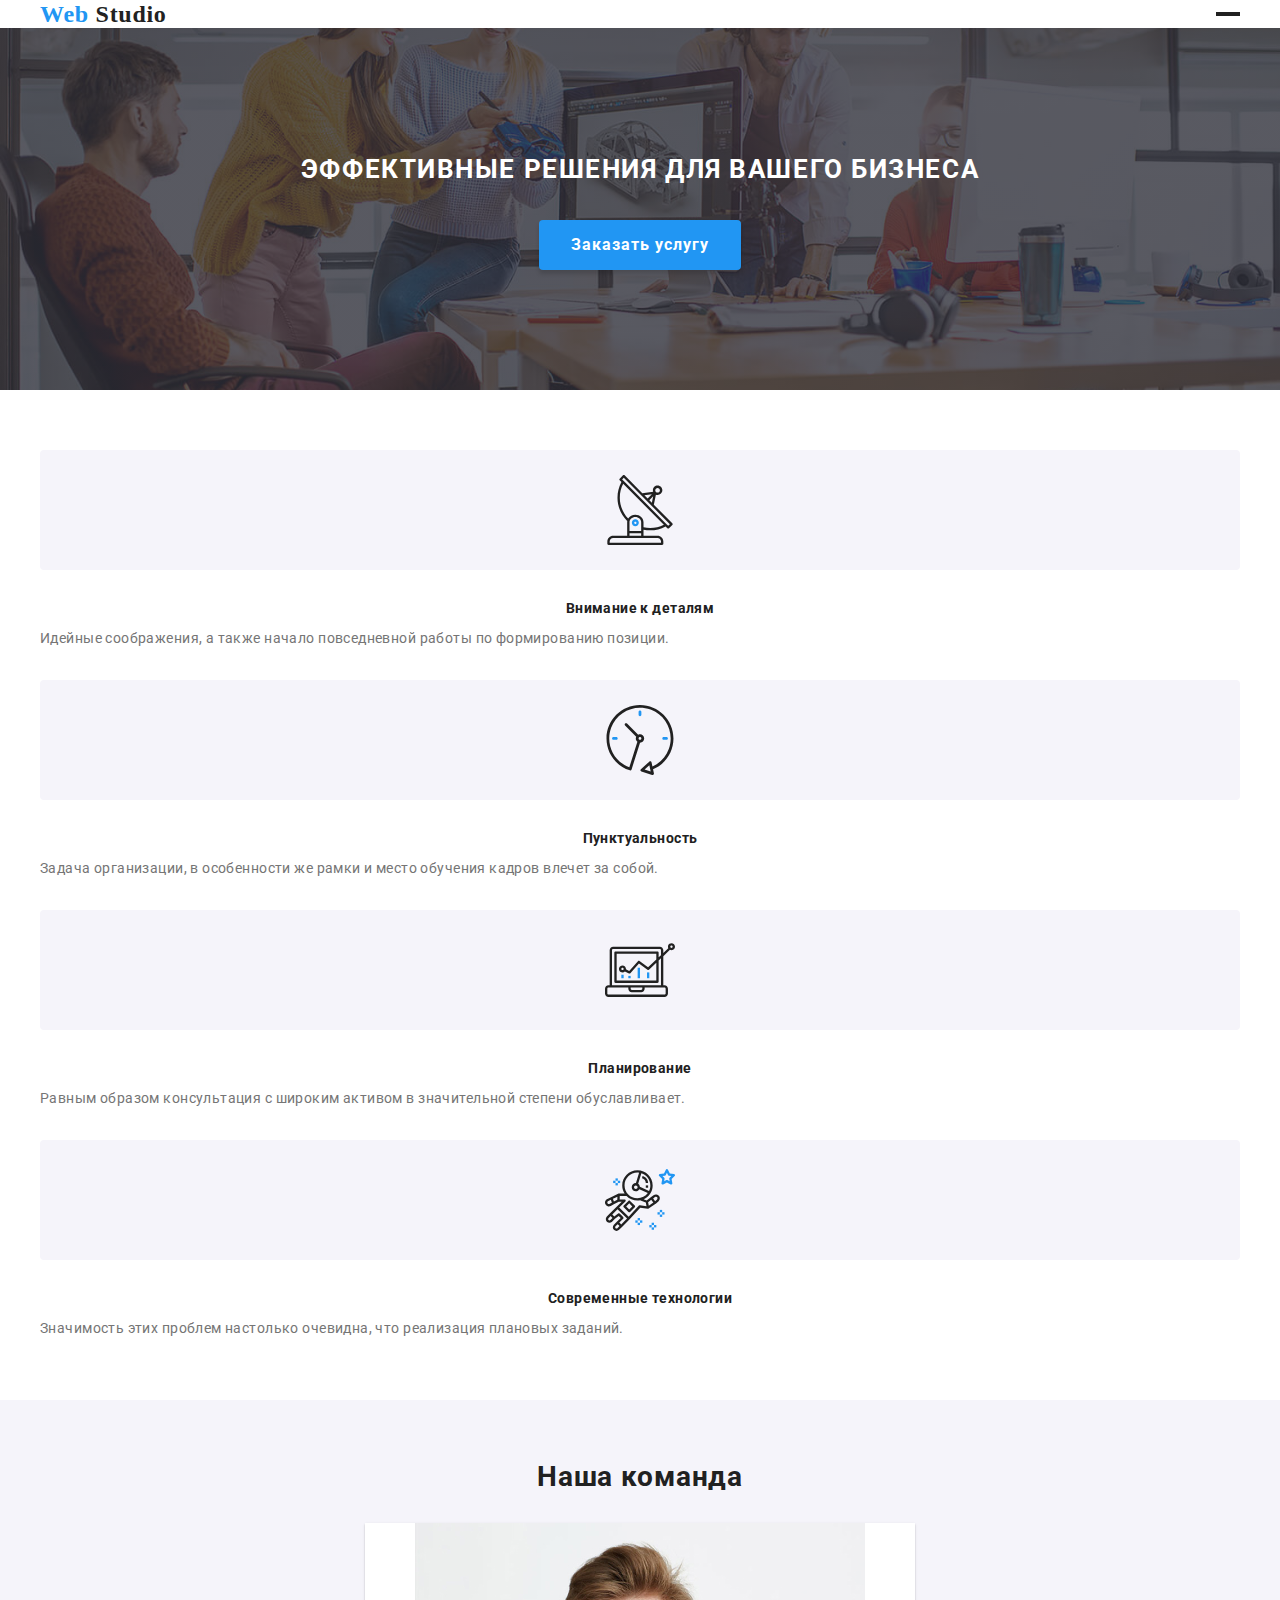
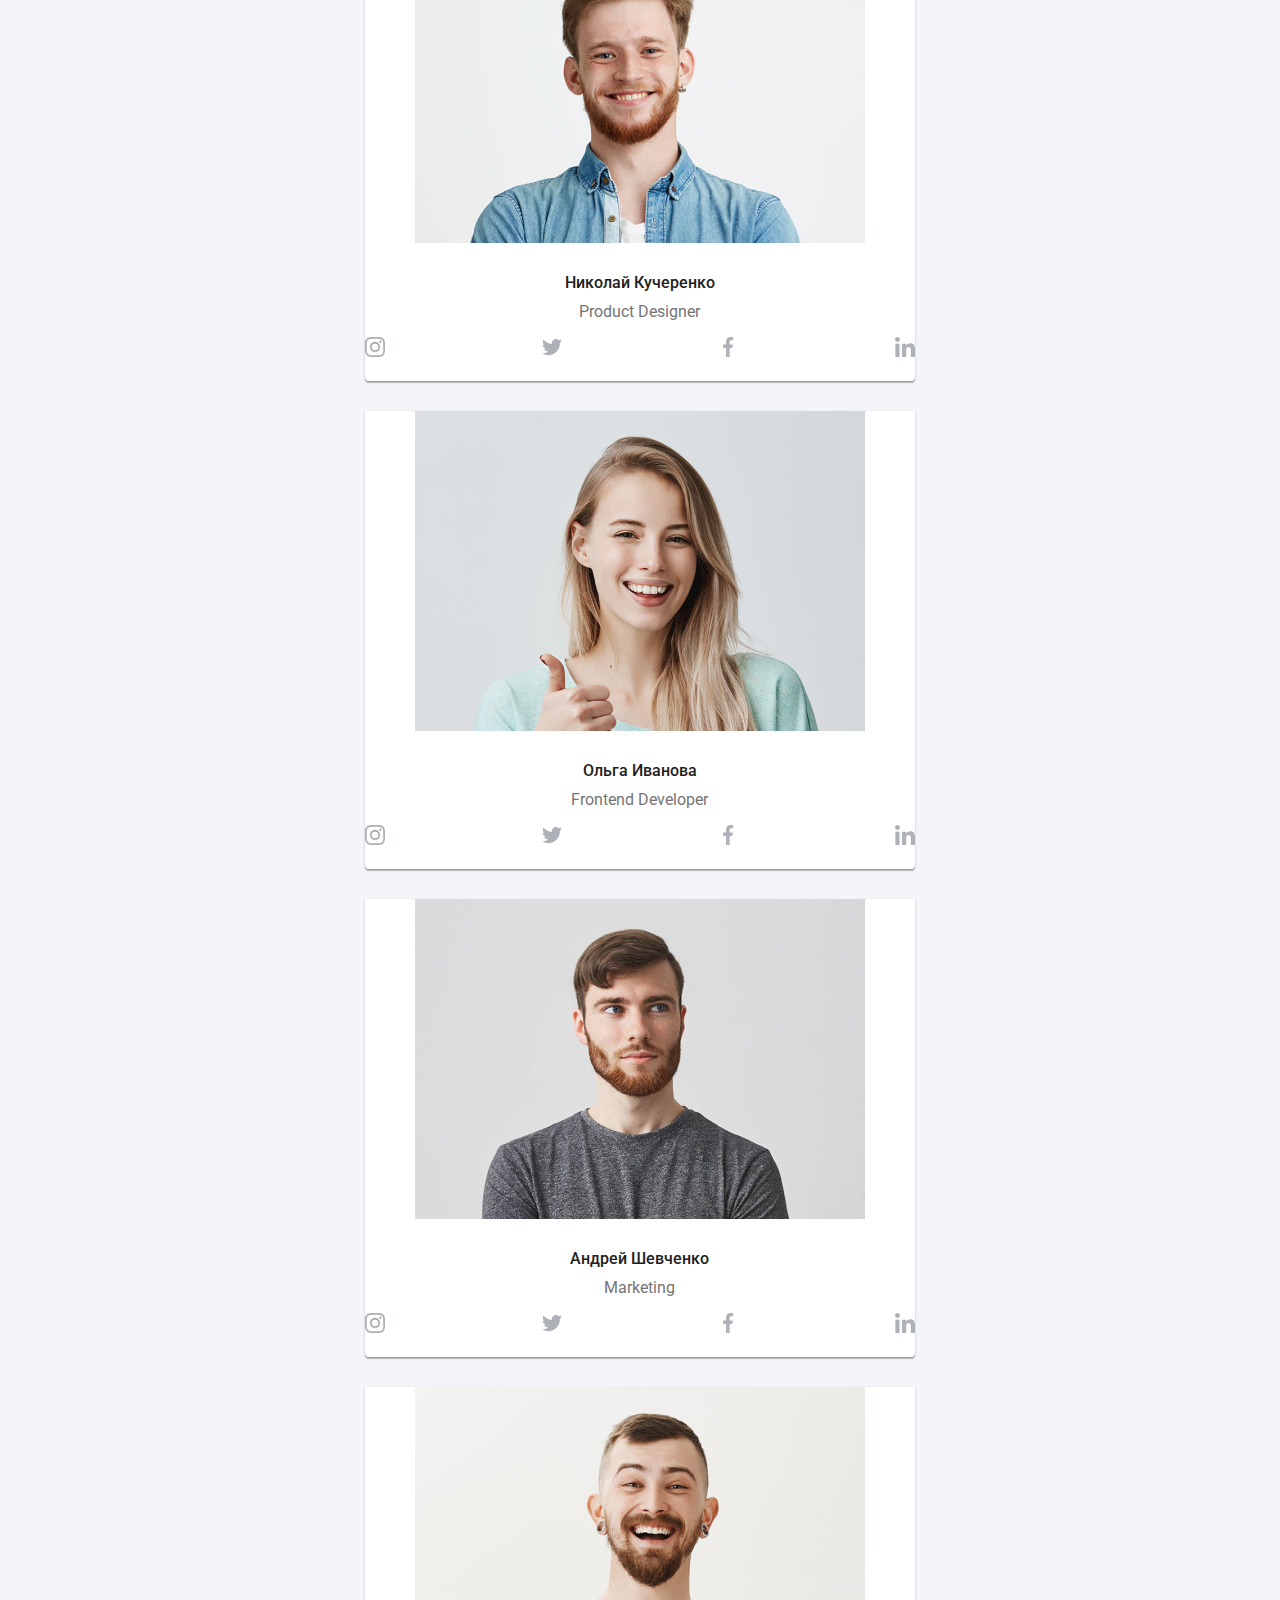
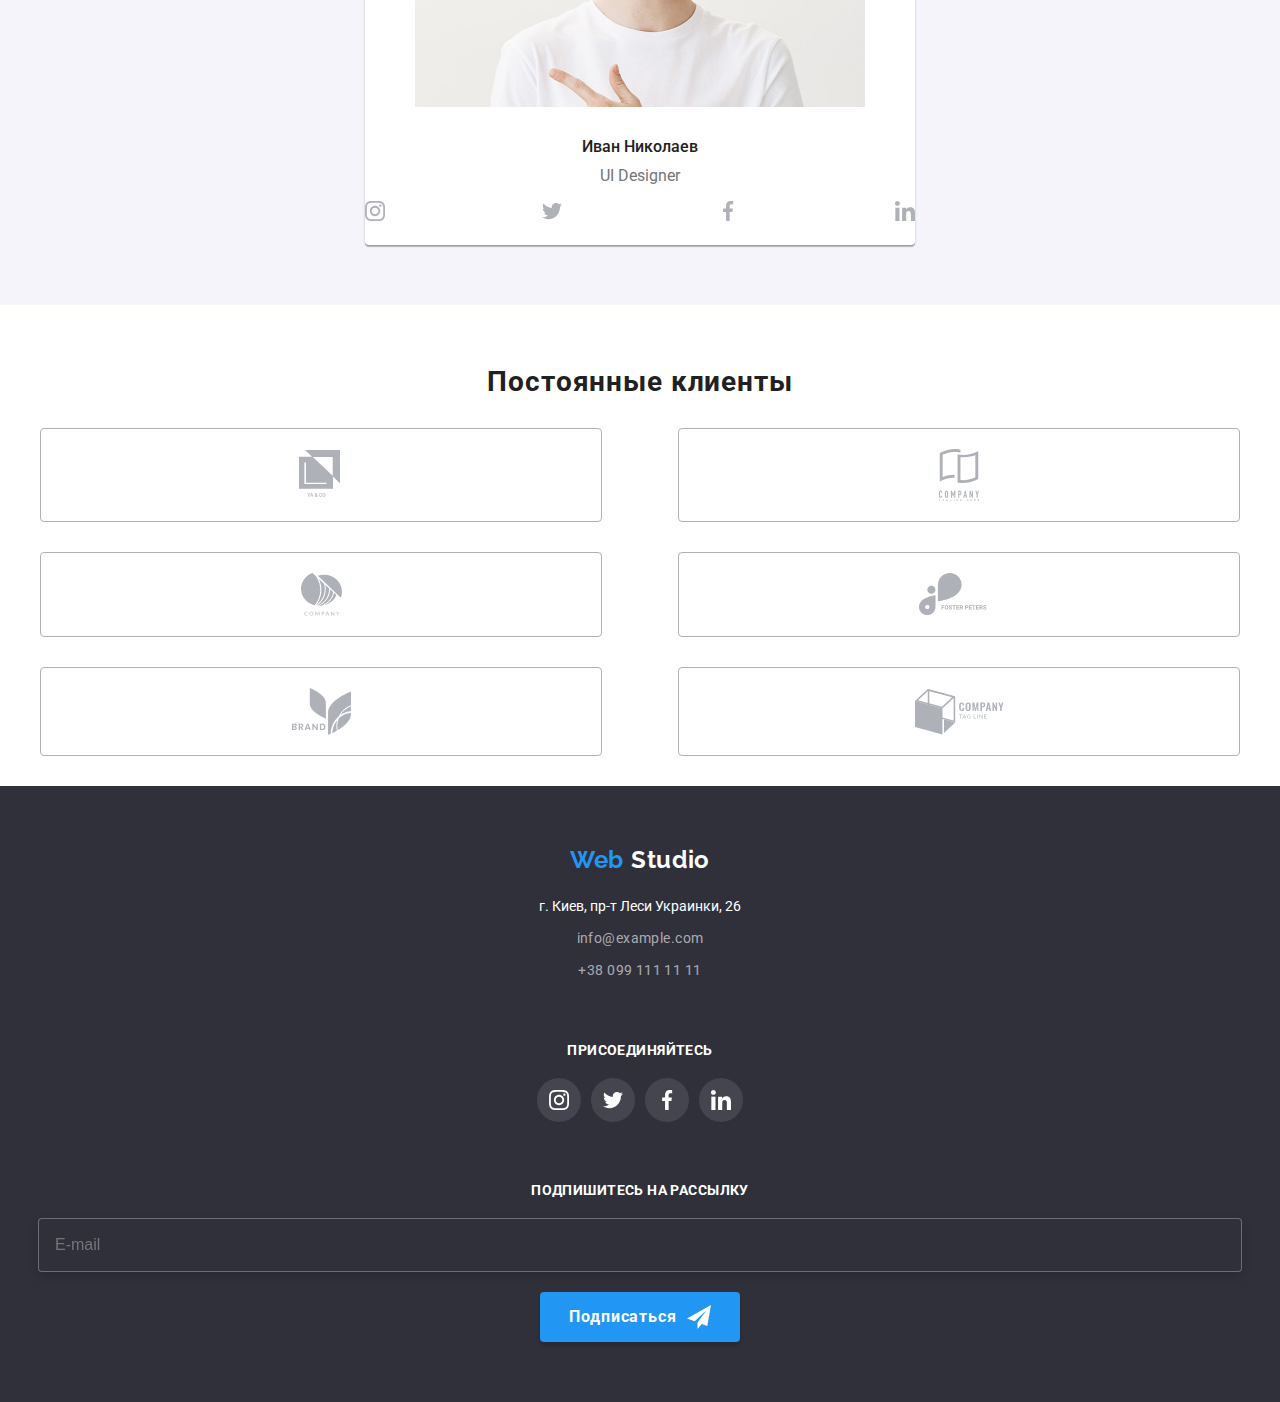
==== index.html @ 3b534c6d "change menu, not fixed" ====
<!DOCTYPE html>
<html lang="ru">

<head>
    <meta charset="UTF-8">
    <meta name="viewport" content="width=device-width, initial-scale=1.0">
    <title>Web Studio</title>
    <link rel="stylesheet" href="./scss/reset.css">
    <link rel="stylesheet" href="./scss/style.css">
</head>

<body>
    <header class="menu">
        <div class="container menu__container">
            <div class="menu__logo">
                <h2 class="menu__text"> <span class="menu__text_blue">Web </span>Studio</h2>
            </div>
            <div class="menu__burger">
                <a href="">
                 <span class="menu__line"></span>
                </a>
            </div>
        </div>

        <div class="menu__popup"></div>

    </header>

    <main>
        <section class="order-service">
            <div class="container order-service__wrapper">
                <h1 class="order-service__description">Эффективные решения для вашего бизнеса</h1>
                <a href="#" class="order-service__link">Заказать услугу</a>
            </div>
        </section>
        <div class="benefits">
            <div class="container">
                <ul>
                    <li class="benefit">
                        <div class="benefit__img-block">
                            <img src="./icons/benefit__antenna.svg" alt="" class="benefit__icon">
                        </div>
                        <div class="benefit__description">
                            <h2 class="benefit__title">Внимание к деталям</h2>
                            <p class="benefit__description">Идейные соображения, а также начало повседневной работы по
                                формированию позиции.</p>
                        </div>
                    </li>
                    <li class="benefit">
                        <div class="benefit__img-block">
                            <img src="./icons/benefit__clock.svg" alt="" class="benefit__icon">
                        </div>
                        <div class="benefit__description">
                            <h2 class="benefit__title">Пунктуальность</h2>
                            <p class="benefit__description">Задача организации, в особенности же рамки и место обучения
                                кадров влечет за собой.</p>
                        </div>
                    </li>
                    <li class="benefit">
                        <div class="benefit__img-block">
                            <img src="./icons/benefit__pc.svg" alt="" class="benefit__icon">
                        </div>
                        <div class="benefit__description">
                            <h2 class="benefit__title">Планирование</h2>
                            <p class="benefit__description">Равным образом консультация с широким активом в значительной
                                степени обуславливает.</p>
                        </div>
                    </li>
                    <li class="benefit">
                        <div class="benefit__img-block">
                            <img src="./icons/benefit__astronaut.svg" alt="" class="benefit__icon">
                        </div>
                        <div class="benefit__description">
                            <h2 class="benefit__title">Современные технологии</h2>
                            <p class="benefit__description">Значимость этих проблем настолько очевидна, что реализация
                                плановых заданий.</p>
                        </div>
                    </li>
                </ul>
            </div>
        </div>

        <section class="team">
            <div class="container">
                <h2 class="team__title  section-title">Наша команда</h2>
                <ul class="team__cards">
                    <li class="team__card team-card">
                        <div class="team-card__img-block">
                            <img src="./img/team__1.jpg" alt="" class="team-card__img">
                        </div>
                        <div class="team-card__description">
                            <h3 class="team-card__title">Николай Кучеренко</h3>
                            <p class="team-card__position">Product Designer</p>
                            <div class="team-card__social">
                                <a href=""> <img src="./icons/team__instagram.svg" alt="" class="team-card__icon"></a>
                                <a href=""> <img src="./icons/team__twitter.svg" alt="" class="team-card__icon"></a>
                                <a href=""> <img src="./icons/team__facebook.svg" alt="" class="team-card__icon"></a>
                                <a href=""><img src="./icons/team__linkedin.svg" alt="" class="team-card__icon"></a>
                            </div>
                        </div>
                    </li>
                    <li class="team__card team-card">
                        <div class="team-card__img-block">
                            <img src="./img/team__2.jpg" alt="" class="team-card__img">
                        </div>
                        <div class="team-card__description">
                            <h3 class="team-card__title">Ольга Иванова</h3>
                            <p class="team-card__position">Frontend Developer</p>
                            <div class="team-card__social">
                                <a href=""> <img src="./icons/team__instagram.svg" alt="" class="team-card__icon"></a>
                                <a href=""> <img src="./icons/team__twitter.svg" alt="" class="team-card__icon"></a>
                                <a href=""> <img src="./icons/team__facebook.svg" alt="" class="team-card__icon"></a>
                                <a href=""><img src="./icons/team__linkedin.svg" alt="" class="team-card__icon"></a>
                            </div>
                        </div>
                    </li>
                    <li class="team__card team-card">
                        <div class="team-card__img-block">
                            <img src="./img/team__3.jpg" alt="" class="team-card__img">
                        </div>
                        <div class="team-card__description">
                            <h3 class="team-card__title">Андрей Шевченко</h3>
                            <p class="team-card__position">Marketing</p>
                            <div class="team-card__social">
                                <a href=""> <img src="./icons/team__instagram.svg" alt="" class="team-card__icon"></a>
                                <a href=""> <img src="./icons/team__twitter.svg" alt="" class="team-card__icon"></a>
                                <a href=""> <img src="./icons/team__facebook.svg" alt="" class="team-card__icon"></a>
                                <a href=""><img src="./icons/team__linkedin.svg" alt="" class="team-card__icon"></a>
                            </div>
                        </div>
                    </li>
                    <li class="team__card team-card">
                        <div class="team-card__img-block">
                            <img src="./img/team__4.jpg" alt="" class="team-card__img">
                        </div>
                        <div class="team-card__description">
                            <h3 class="team-card__title">Иван Николаев</h3>
                            <p class="team-card__position">UI Designer</p>
                            <div class="team-card__social">
                                <a href=""> <img src="./icons/team__instagram.svg" alt="" class="team-card__icon"></a>
                                <a href=""> <img src="./icons/team__twitter.svg" alt="" class="team-card__icon"></a>
                                <a href=""> <img src="./icons/team__facebook.svg" alt="" class="team-card__icon"></a>
                                <a href=""><img src="./icons/team__linkedin.svg" alt="" class="team-card__icon"></a>
                            </div>
                        </div>
                    </li>
                </ul>
            </div>
        </section>
        <section class="regular-customers">
            <div class="container">
                <h2 class="regular-customers__title section-title">Постоянные клиенты</h2>
                <ul class="regular-customers__list">
                    <li class="regular-customers__list-item">
                        <a href="https://google.com">
                            <img src="./icons/customer__icon1.svg" alt="">
                        </a>
                    </li>
                    <li class="regular-customers__list-item">
                        <a href="https://google.com">
                            <img src="./icons/customer__icon2.svg" alt="">
                        </a>
                    </li>
                    <li class="regular-customers__list-item">
                        <a href="https://google.com">
                            <img src="./icons/customer__icon3.svg" alt="">
                        </a>
                    </li>
                    <li class="regular-customers__list-item">
                        <a href="https://google.com">
                            <img src="./icons/customer__icon4.svg" alt="">
                        </a>
                    </li>
                    <li class="regular-customers__list-item">
                        <a href="https://google.com">
                            <img src="./icons/customer__icon5.svg" alt="">
                        </a>
                    </li>
                    <li class="regular-customers__list-item">
                        <a href="https://google.com">
                            <img src="./icons/customer__icon6.svg" alt="">
                        </a>
                    </li>
                </ul>
            </div>
        </section>
    </main>
    <footer class="footer">
        <div class="container footer__container">
            <div class="footer__contact">
                <div class="footer__adress">
                    <h2 class="footer__logo"><span class="footer__logo-left"> Web</span> Studio</h2>
                    <p class="footer__location">г. Киев, пр-т Леси Украинки, 26</p>
                    <a class="footer__contact-mail" href="mailto:info@example.com ">info@example.com</a>
                    <a class="footer__contact-tel" href="tel:+38 099 111 11 11">+38 099 111 11 11</a>
                </div>
                <div class="footer__social">
                    <h3 class="footer__social-title">присоединяйтесь</h3>
                    <ul class="footer__social-list">
                        <li class="footer__social-item"><a href="">
                                <img src="./icons/footer__instagram.svg" alt="">
                            </a>
                        </li>
                        <li class="footer__social-item"><a href="">
                                <img src="./icons/footer__twitter.svg" alt="">
                            </a>
                        </li>
                        <li class="footer__social-item"><a href="">
                                <img src="./icons/footer__facebook.svg" alt="">
                            </a>
                        </li>
                        <li class="footer__social-item"><a href="">
                                <img src="./icons/footer__linkedin.svg" alt="">
                            </a>
                        </li>
                    </ul>
                </div>
            </div>
            <div class="footer__subscribe">
                <h3 class="footer__social-title">Подпишитесь на рассылку</h3>
                <input class="footer__subscribe-input" type="email" placeholder="E-mail">
                <a href="" class="footer__subscribe-btn">Подписаться</a>
            </div>
        </div>

    </footer>
</body>

</html>
---- scss/style.css ----
@import url("https://fonts.googleapis.com/css2?family=Raleway:wght@700&family=Roboto&display=swap");
.container {
  width: 93.75vw;
}

a {
  text-decoration: none;
}

.menu {
  display: -webkit-box;
  display: -ms-flexbox;
  display: flex;
  -webkit-box-pack: center;
      -ms-flex-pack: center;
          justify-content: center;
}

.menu__container {
  display: -webkit-box;
  display: -ms-flexbox;
  display: flex;
  -webkit-box-pack: justify;
      -ms-flex-pack: justify;
          justify-content: space-between;
  -webkit-box-align: center;
      -ms-flex-align: center;
          align-items: center;
}

.menu__burger {
  display: block;
  -webkit-box-orient: vertical;
  -webkit-box-direction: normal;
      -ms-flex-direction: column;
          flex-direction: column;
  -webkit-box-pack: center;
      -ms-flex-pack: center;
          justify-content: center;
}

.menu__line {
  background-color: #2196F3;
  width: 24px;
  height: 2px;
  font-family: 'Raleway', sans-serif;
}

.menu__line::before {
  content: '';
  display: block;
  background-color: #212121;
  width: 24px;
  height: 2px;
}

.menu__line::after {
  content: '';
  display: block;
  background-color: #212121;
  width: 24px;
  height: 2px;
}

.menu__text {
  font-size: 24px;
  line-height: 28px;
  letter-spacing: 0.03em;
  font-style: normal;
  font-weight: bold;
}

.menu__text_blue {
  color: #2196F3;
}

.order-service {
  max-width: 100vw;
  font-family: 'Roboto', sans-serif;
  background-image: -webkit-gradient(linear, left top, right top, from(rgba(47, 48, 58, 0.8)), to(rgba(47, 48, 58, 0.8))), url(../img/oder-a-service-bg.jpg);
  background-image: linear-gradient(to right, rgba(47, 48, 58, 0.8), rgba(47, 48, 58, 0.8)), url(../img/oder-a-service-bg.jpg);
  background-size: cover;
  background-color: rgba(0, 0, 0, 0.15);
  background-repeat: no-repeat;
  background-position: center;
  display: -webkit-box;
  display: -ms-flexbox;
  display: flex;
  -webkit-box-pack: center;
      -ms-flex-pack: center;
          justify-content: center;
  padding: 120px 0;
}

.order-service__wrapper {
  -webkit-box-orient: vertical;
  -webkit-box-direction: normal;
      -ms-flex-direction: column;
          flex-direction: column;
  display: -webkit-box;
  display: -ms-flexbox;
  display: flex;
  -webkit-box-pack: center;
      -ms-flex-pack: center;
          justify-content: center;
  -webkit-box-align: center;
      -ms-flex-align: center;
          align-items: center;
}

.order-service__description {
  font-size: 26px;
  line-height: 42px;
  width: 75vw;
  text-transform: uppercase;
  letter-spacing: 0.06em;
  font-weight: bold;
  color: #fff;
  text-align: center;
  margin-bottom: 30px;
}

.order-service__link {
  font-size: 16px;
  line-height: 30px;
  font-weight: bold;
  letter-spacing: 0.06em;
  color: #fff;
  background: #2196F3;
  -webkit-box-shadow: 0px 4px 4px rgba(0, 0, 0, 0.15);
          box-shadow: 0px 4px 4px rgba(0, 0, 0, 0.15);
  border-radius: 4px;
  border: none;
  padding: 10px 32px;
}

.benefits {
  display: -webkit-box;
  display: -ms-flexbox;
  display: flex;
  -webkit-box-pack: center;
      -ms-flex-pack: center;
          justify-content: center;
  padding: 60px 0 30px 0;
}

.benefit {
  margin-bottom: 30px;
}

.benefit__img-block {
  background: #F5F4FA;
  border-radius: 4px;
  padding: 25px 0;
  display: -webkit-box;
  display: -ms-flexbox;
  display: flex;
  -webkit-box-pack: center;
      -ms-flex-pack: center;
          justify-content: center;
}

.benefit__img-block img {
  width: 70px;
  height: 70px;
}

.benefit__title {
  font-family: 'Roboto', sans-serif;
  font-weight: bold;
  letter-spacing: 0.03em;
  font-size: 14px;
  line-height: 16px;
  color: #212121;
  text-align: center;
  margin: 30px 0 10px 0;
}

.benefit__description {
  font-family: 'Roboto', sans-serif;
  font-size: 14px;
  line-height: 24px;
  letter-spacing: 0.03em;
  color: #757575;
}

.section-title {
  margin-bottom: 30px;
  font-family: Roboto;
  font-style: normal;
  font-weight: bold;
  font-size: 28px;
  line-height: 33px;
  text-align: center;
  letter-spacing: 0.03em;
  color: #212121;
}

.team {
  background-color: #F5F4FA;
  font-family: 'Roboto', sans-serif;
  padding: 60px 0 30px 0;
  display: -webkit-box;
  display: -ms-flexbox;
  display: flex;
  -webkit-box-pack: center;
      -ms-flex-pack: center;
          justify-content: center;
}

.team .container {
  display: -webkit-box;
  display: -ms-flexbox;
  display: flex;
  -webkit-box-pack: center;
      -ms-flex-pack: center;
          justify-content: center;
  -webkit-box-align: center;
      -ms-flex-align: center;
          align-items: center;
  -webkit-box-orient: vertical;
  -webkit-box-direction: normal;
      -ms-flex-direction: column;
          flex-direction: column;
}

.team-card {
  display: -webkit-box;
  display: -ms-flexbox;
  display: flex;
  -webkit-box-orient: vertical;
  -webkit-box-direction: normal;
      -ms-flex-direction: column;
          flex-direction: column;
  -webkit-box-align: center;
      -ms-flex-align: center;
          align-items: center;
  -webkit-box-shadow: 0px 1px 3px rgba(0, 0, 0, 0.12), 0px 1px 1px rgba(0, 0, 0, 0.14), 0px 2px 1px rgba(0, 0, 0, 0.2);
          box-shadow: 0px 1px 3px rgba(0, 0, 0, 0.12), 0px 1px 1px rgba(0, 0, 0, 0.14), 0px 2px 1px rgba(0, 0, 0, 0.2);
  border-radius: 0px 0px 4px 4px;
  margin-bottom: 30px;
  background-color: #fff;
}

.team-card__img-block {
  margin-bottom: 30px;
}

.team-card__description {
  display: -webkit-box;
  display: -ms-flexbox;
  display: flex;
  -webkit-box-orient: vertical;
  -webkit-box-direction: normal;
      -ms-flex-direction: column;
          flex-direction: column;
  -webkit-box-align: center;
      -ms-flex-align: center;
          align-items: center;
}

.team-card__title {
  font-size: 16px;
  line-height: 19px;
  font-weight: 500;
  color: #212121;
  margin-bottom: 10px;
}

.team-card__position {
  font-size: 16px;
  line-height: 19px;
  font-weight: normal;
  color: #757575;
  margin-bottom: 16px;
}

.team-card__social {
  width: 42.91vw;
  display: -webkit-box;
  display: -ms-flexbox;
  display: flex;
  -webkit-box-align: center;
      -ms-flex-align: center;
          align-items: center;
  -webkit-box-pack: justify;
      -ms-flex-pack: justify;
          justify-content: space-between;
  margin-bottom: 24px;
}

.regular-customers {
  background-color: #fff;
  padding-top: 60px;
  display: -webkit-box;
  display: -ms-flexbox;
  display: flex;
  -webkit-box-pack: center;
      -ms-flex-pack: center;
          justify-content: center;
}

.regular-customers .container {
  display: -webkit-box;
  display: -ms-flexbox;
  display: flex;
  -webkit-box-orient: vertical;
  -webkit-box-direction: normal;
      -ms-flex-direction: column;
          flex-direction: column;
  -webkit-box-align: center;
      -ms-flex-align: center;
          align-items: center;
}

.regular-customers__list {
  width: 100%;
  display: -webkit-box;
  display: -ms-flexbox;
  display: flex;
  -webkit-box-pack: justify;
      -ms-flex-pack: justify;
          justify-content: space-between;
  -ms-flex-wrap: wrap;
      flex-wrap: wrap;
}

.regular-customers__list-item {
  display: -webkit-box;
  display: -ms-flexbox;
  display: flex;
  -webkit-box-pack: center;
      -ms-flex-pack: center;
          justify-content: center;
  -webkit-box-align: center;
      -ms-flex-align: center;
          align-items: center;
  width: 43.75vw;
  border: 1px solid #AFB1B8;
  border-radius: 4px;
  margin-bottom: 30px;
}

.regular-customers__list-item:hover {
  border: 1px solid #2196F3;
}

.regular-customers__list a {
  display: -webkit-box;
  display: -ms-flexbox;
  display: flex;
  -webkit-box-pack: center;
      -ms-flex-pack: center;
          justify-content: center;
  padding: 20px 0;
  width: 100%;
}

.footer {
  background-color: #2F303A;
  display: -webkit-box;
  display: -ms-flexbox;
  display: flex;
  -webkit-box-pack: center;
      -ms-flex-pack: center;
          justify-content: center;
  padding: 60px 0;
}

.footer__container {
  display: -webkit-box;
  display: -ms-flexbox;
  display: flex;
  -webkit-box-orient: vertical;
  -webkit-box-direction: normal;
      -ms-flex-direction: column;
          flex-direction: column;
  -webkit-box-align: center;
      -ms-flex-align: center;
          align-items: center;
}

.footer__logo {
  font-family: 'Raleway';
  font-style: normal;
  font-weight: bold;
  font-size: 24px;
  line-height: 28px;
  text-align: center;
  letter-spacing: 0.03em;
  color: #fff;
  margin-bottom: 20px;
}

.footer__logo-left {
  color: #2196F3;
}

.footer__adress {
  font-family: 'Roboto';
  font-style: normal;
  font-weight: normal;
  display: -webkit-box;
  display: -ms-flexbox;
  display: flex;
  -webkit-box-orient: vertical;
  -webkit-box-direction: normal;
      -ms-flex-direction: column;
          flex-direction: column;
  -webkit-box-align: center;
      -ms-flex-align: center;
          align-items: center;
}

.footer__contact-mail {
  font-size: 14px;
  line-height: 24px;
  letter-spacing: 0.03em;
  color: rgba(255, 255, 255, 0.6);
  margin-bottom: 8px;
}

.footer__contact-tel {
  font-size: 14px;
  line-height: 24px;
  letter-spacing: 0.03em;
  color: rgba(255, 255, 255, 0.6);
  margin-bottom: 60px;
}

.footer__location {
  font-size: 14px;
  line-height: 24px;
  color: #fff;
  margin-bottom: 8px;
}

.footer__social {
  font-family: 'Roboto';
  font-style: normal;
  font-weight: normal;
  display: -webkit-box;
  display: -ms-flexbox;
  display: flex;
  -webkit-box-orient: vertical;
  -webkit-box-direction: normal;
      -ms-flex-direction: column;
          flex-direction: column;
  -webkit-box-align: center;
      -ms-flex-align: center;
          align-items: center;
  margin-bottom: 60px;
}

.footer__social-list {
  display: -webkit-box;
  display: -ms-flexbox;
  display: flex;
  -webkit-box-pack: center;
      -ms-flex-pack: center;
          justify-content: center;
}

.footer__social-item {
  padding: 12px;
  border-radius: 50%;
  background: rgba(255, 255, 255, 0.1);
  margin: 0 5px;
}

.footer__social-title {
  font-family: 'Roboto';
  font-style: normal;
  font-weight: bold;
  font-size: 14px;
  line-height: 16px;
  letter-spacing: 0.03em;
  text-transform: uppercase;
  color: #fff;
  margin-bottom: 20px;
}

.footer__subscribe {
  width: 100%;
  display: -webkit-box;
  display: -ms-flexbox;
  display: flex;
  -webkit-box-orient: vertical;
  -webkit-box-direction: normal;
      -ms-flex-direction: column;
          flex-direction: column;
  -webkit-box-align: center;
      -ms-flex-align: center;
          align-items: center;
}

.footer__subscribe-input {
  width: calc(100% - 16px);
  height: 50px;
  background: #2F303A;
  border: 1px solid rgba(255, 255, 255, 0.3);
  -webkit-filter: drop-shadow(0px 4px 4px rgba(0, 0, 0, 0.15));
          filter: drop-shadow(0px 4px 4px rgba(0, 0, 0, 0.15));
  border-radius: 4px;
  padding-left: 16px;
  margin-bottom: 20px;
}

.footer__subscribe-btn {
  display: -webkit-box;
  display: -ms-flexbox;
  display: flex;
  -webkit-box-pack: center;
      -ms-flex-pack: center;
          justify-content: center;
  -webkit-box-align: center;
      -ms-flex-align: center;
          align-items: center;
  background: #2196F3;
  -webkit-box-shadow: 0px 4px 4px rgba(0, 0, 0, 0.15);
          box-shadow: 0px 4px 4px rgba(0, 0, 0, 0.15);
  border-radius: 4px;
  font-size: 16px;
  line-height: 30px;
  letter-spacing: 0.06em;
  font-family: 'Roboto';
  font-style: normal;
  font-weight: bold;
  color: #FFFFFF;
  padding: 10px 29px;
}

.footer__subscribe-btn:after {
  display: block;
  content: "";
  height: 24px;
  width: 24px;
  background-image: url(../icons/footer__subscribe-btn-icon.svg);
  background-size: contain;
  margin-left: 10px;
}
/*# sourceMappingURL=style.css.map */
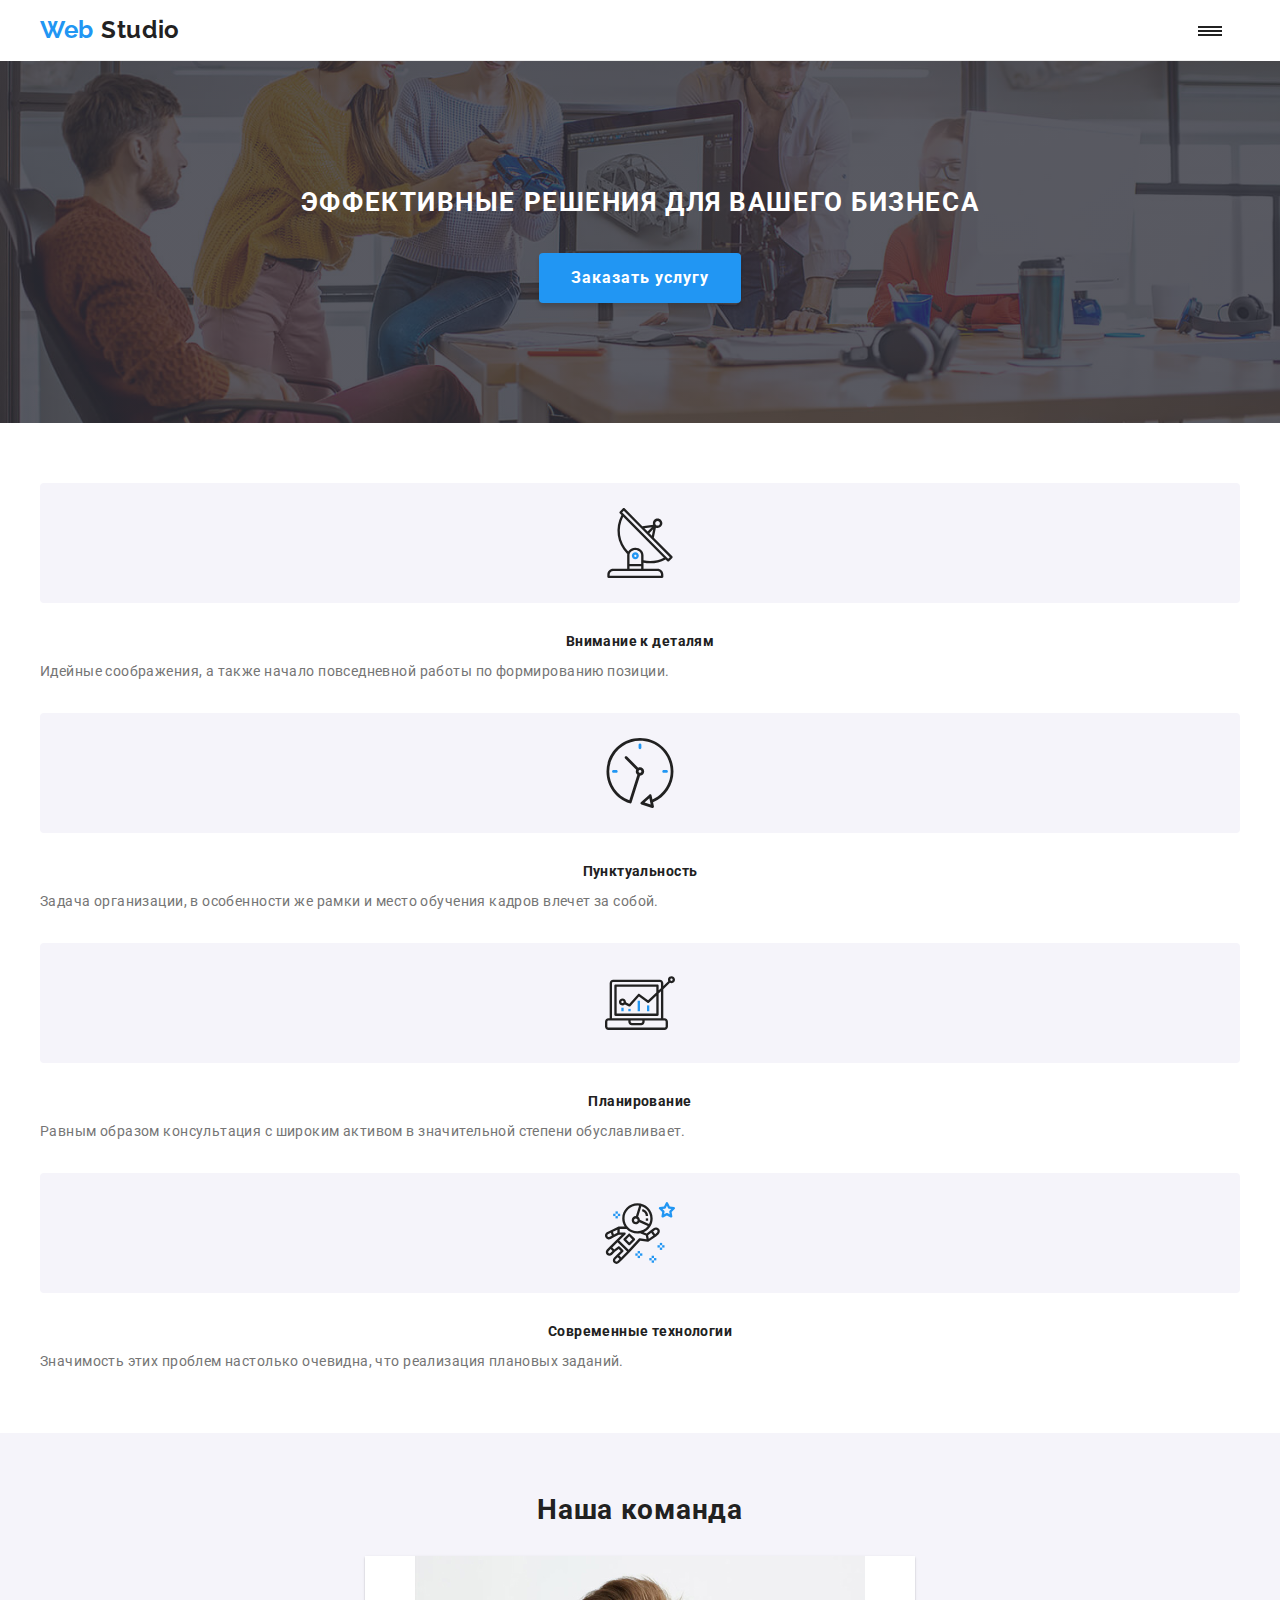
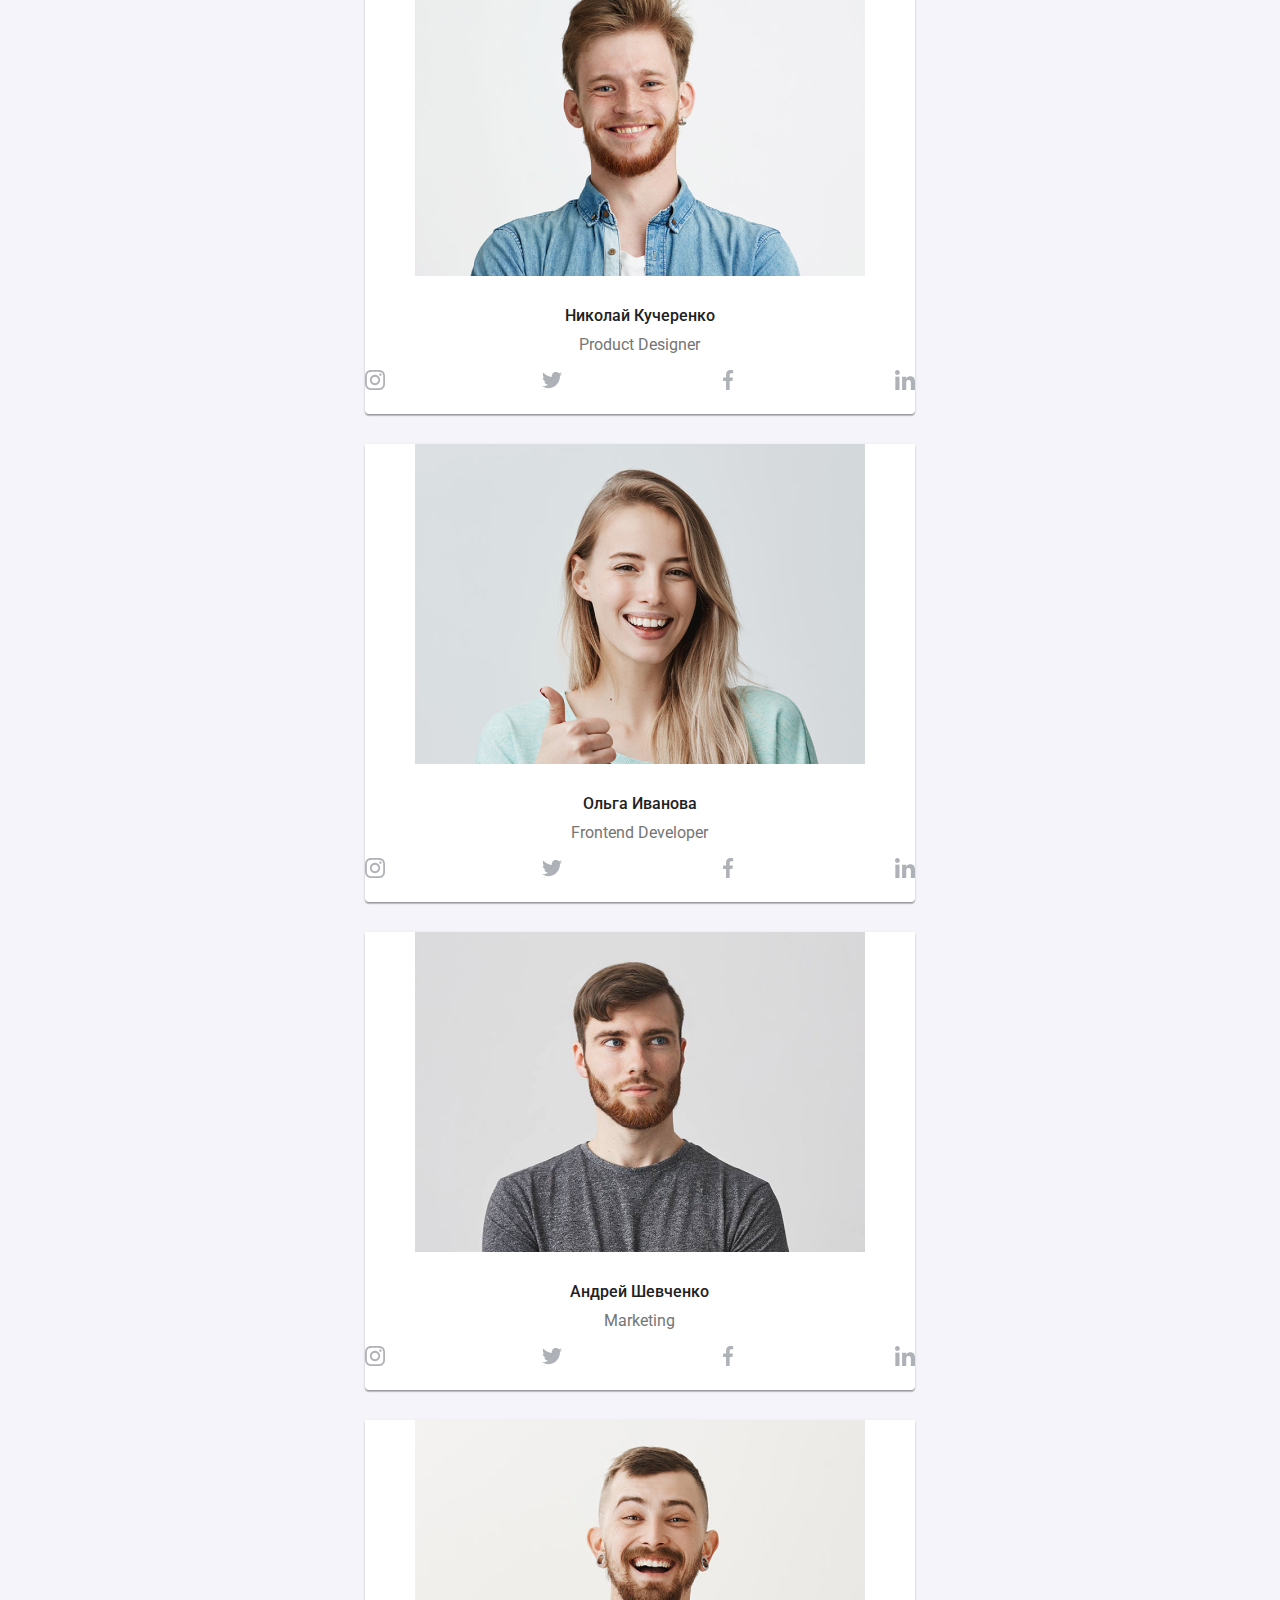
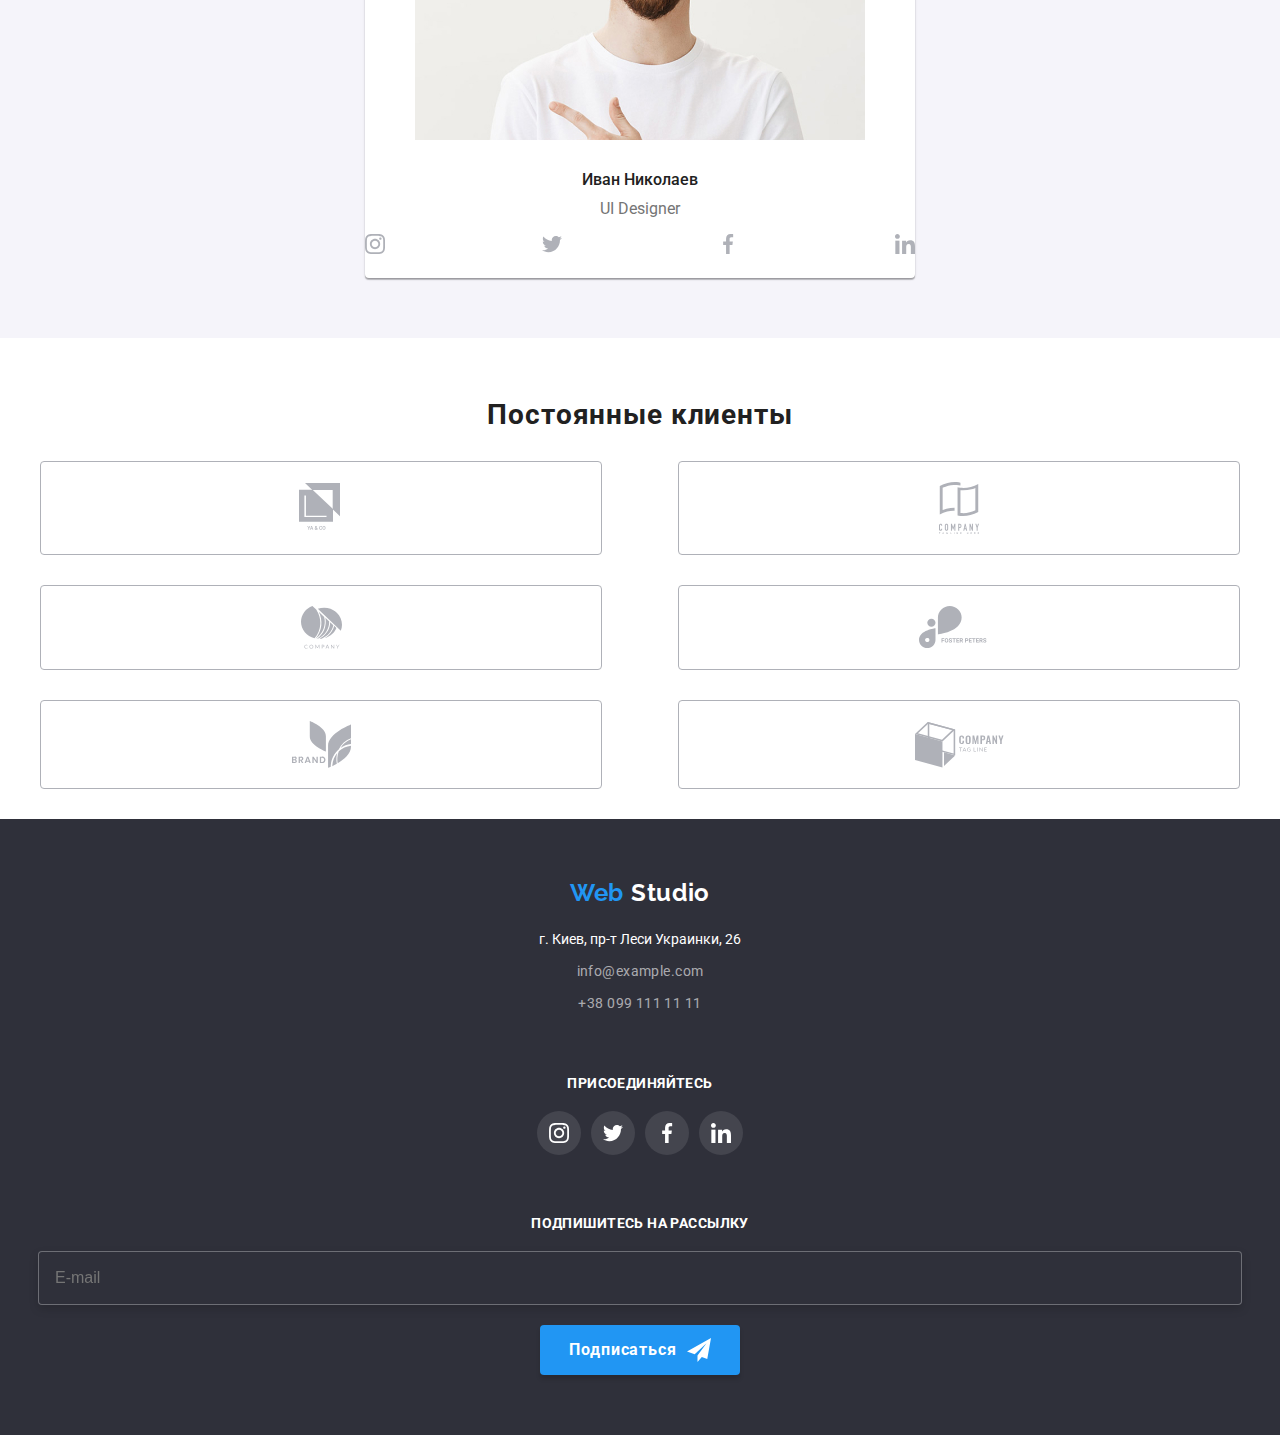
==== commit 7573d361: "finished header in portfolio and index files" ====
--- a/index.html
+++ b/index.html
@@ -16,14 +16,20 @@
                 <h2 class="menu__text"> <span class="menu__text_blue">Web </span>Studio</h2>
             </div>
             <div class="menu__burger">
-                <a href="">
-                 <span class="menu__line"></span>
-                </a>
-            </div>
-        </div>
-
-        <div class="menu__popup"></div>
-
+                <span class="menu__line"></span>
+            </div>
+        </div>
+        <div class="menu__popup menu__popup_disable">
+            <ul class="menu__list">
+                <li class="menu__link"><a href="">Студия</a></li>
+                <li class="menu__link"><a href="">Портфолио</a></li>
+                <li class="menu__link"><a href="">Контакты</a></li>
+            </ul>
+            <div>
+                <p class="menu__adress">info@devstudio.com</p>
+                <p class="menu__adress">+38 096 111 11 11</p>
+            </div>
+        </div>
     </header>
 
     <main>
@@ -224,6 +230,8 @@
         </div>
 
     </footer>
+
+    <script src="./js/main.js"></script>
 </body>
 
 </html>--- a/scss/style.css
+++ b/scss/style.css
@@ -8,6 +8,7 @@
 }
 
 .menu {
+  position: relative;
   display: -webkit-box;
   display: -ms-flexbox;
   display: flex;
@@ -26,43 +27,73 @@
   -webkit-box-align: center;
       -ms-flex-align: center;
           align-items: center;
+  border-bottom: 1px solid #ECECEC;
+  padding: 16px 0 16px 0;
 }
 
 .menu__burger {
+  position: relative;
   display: block;
-  -webkit-box-orient: vertical;
-  -webkit-box-direction: normal;
-      -ms-flex-direction: column;
-          flex-direction: column;
-  -webkit-box-pack: center;
-      -ms-flex-pack: center;
-          justify-content: center;
+  width: 5%;
+  height: 100%;
+  cursor: pointer;
+}
+
+.menu__burger:hover .menu__line, .menu__burger:hover .menu__line::before, .menu__burger:hover .menu__line::after {
+  background-color: #2196F3;
 }
 
 .menu__line {
-  background-color: #2196F3;
+  position: absolute;
+  top: 50%;
+  left: 50%;
+  -webkit-transform: translateY(-50%);
+          transform: translateY(-50%);
+  -webkit-transform: translateX(-50%);
+          transform: translateX(-50%);
+  background-color: #212121;
   width: 24px;
   height: 2px;
   font-family: 'Raleway', sans-serif;
 }
 
-.menu__line::before {
+.menu__line::before, .menu__line::after {
   content: '';
+  position: absolute;
   display: block;
-  background-color: #212121;
+  -webkit-transition: 0.3s;
+  transition: 0.3s;
   width: 24px;
   height: 2px;
+  background-color: #212121;
+}
+
+.menu__line::before {
+  -webkit-transform: translateY(-4px);
+          transform: translateY(-4px);
 }
 
 .menu__line::after {
-  content: '';
-  display: block;
-  background-color: #212121;
-  width: 24px;
-  height: 2px;
+  -webkit-transform: translateY(4px);
+          transform: translateY(4px);
+}
+
+.menu__burger_active > .menu__line::before {
+  -webkit-transform: rotate(35deg);
+          transform: rotate(35deg);
+}
+
+.menu__burger_active > .menu__line::after {
+  -webkit-transform: rotate(-35deg);
+          transform: rotate(-35deg);
+}
+
+.menu__burger_active > .menu__line {
+  height: 0;
 }
 
 .menu__text {
+  font-family: 'Raleway', sans-serif;
   font-size: 24px;
   line-height: 28px;
   letter-spacing: 0.03em;
@@ -72,6 +103,102 @@
 
 .menu__text_blue {
   color: #2196F3;
+}
+
+.menu__popup {
+  position: absolute;
+  top: 60px;
+  left: 0;
+  width: 100%;
+  display: -webkit-box;
+  display: -ms-flexbox;
+  display: flex;
+  -webkit-box-orient: vertical;
+  -webkit-box-direction: normal;
+      -ms-flex-direction: column;
+          flex-direction: column;
+  -webkit-box-align: center;
+      -ms-flex-align: center;
+          align-items: center;
+  padding: 60px 0 60px 0;
+  -webkit-transition: 0.7s;
+  transition: 0.7s;
+  background-color: #fff;
+  font-family: 'Roboto', sans-serif;
+  font-style: normal;
+  font-weight: 500;
+  font-size: 18px;
+  line-height: 21px;
+  letter-spacing: 0.02em;
+  text-align: center;
+  -webkit-box-shadow: 0px 4px 8px rgba(0, 0, 0, 0.04), 0px 2px 4px rgba(0, 0, 0, 0.08), 0px 1px 3px rgba(0, 0, 0, 0.16);
+          box-shadow: 0px 4px 8px rgba(0, 0, 0, 0.04), 0px 2px 4px rgba(0, 0, 0, 0.08), 0px 1px 3px rgba(0, 0, 0, 0.16);
+}
+
+.menu__popup_disable {
+  -webkit-transition: 0.7s;
+  transition: 0.7s;
+  height: 0;
+  display: none;
+}
+
+.menu__list {
+  padding-bottom: 20px;
+}
+
+.menu__link {
+  color: #212121;
+  margin-bottom: 40px;
+}
+
+.menu__link a {
+  position: relative;
+  color: #212121;
+  display: -webkit-box;
+  display: -ms-flexbox;
+  display: flex;
+  -webkit-box-orient: vertical;
+  -webkit-box-direction: normal;
+      -ms-flex-direction: column;
+          flex-direction: column;
+  -webkit-box-align: center;
+      -ms-flex-align: center;
+          align-items: center;
+}
+
+.menu__link a::after {
+  content: "";
+  position: absolute;
+  left: 20;
+  top: 90%;
+  display: block;
+  width: 0;
+  height: 4px;
+  margin-top: 8px;
+  background: #2196F3;
+  border-radius: 2px;
+  -webkit-transition: width 0.5s ease-out;
+  transition: width 0.5s ease-out;
+}
+
+.menu__link a:hover::after {
+  width: 60px;
+}
+
+.menu__link a:hover, .menu__link a:focus {
+  color: #2196F3;
+}
+
+.menu__adress {
+  color: #757575;
+}
+
+.menu__adress:nth-child(1) {
+  margin-bottom: 16px;
+}
+
+.menu__link a:hover .menu__link a::after {
+  height: 4px;
 }
 
 .order-service {
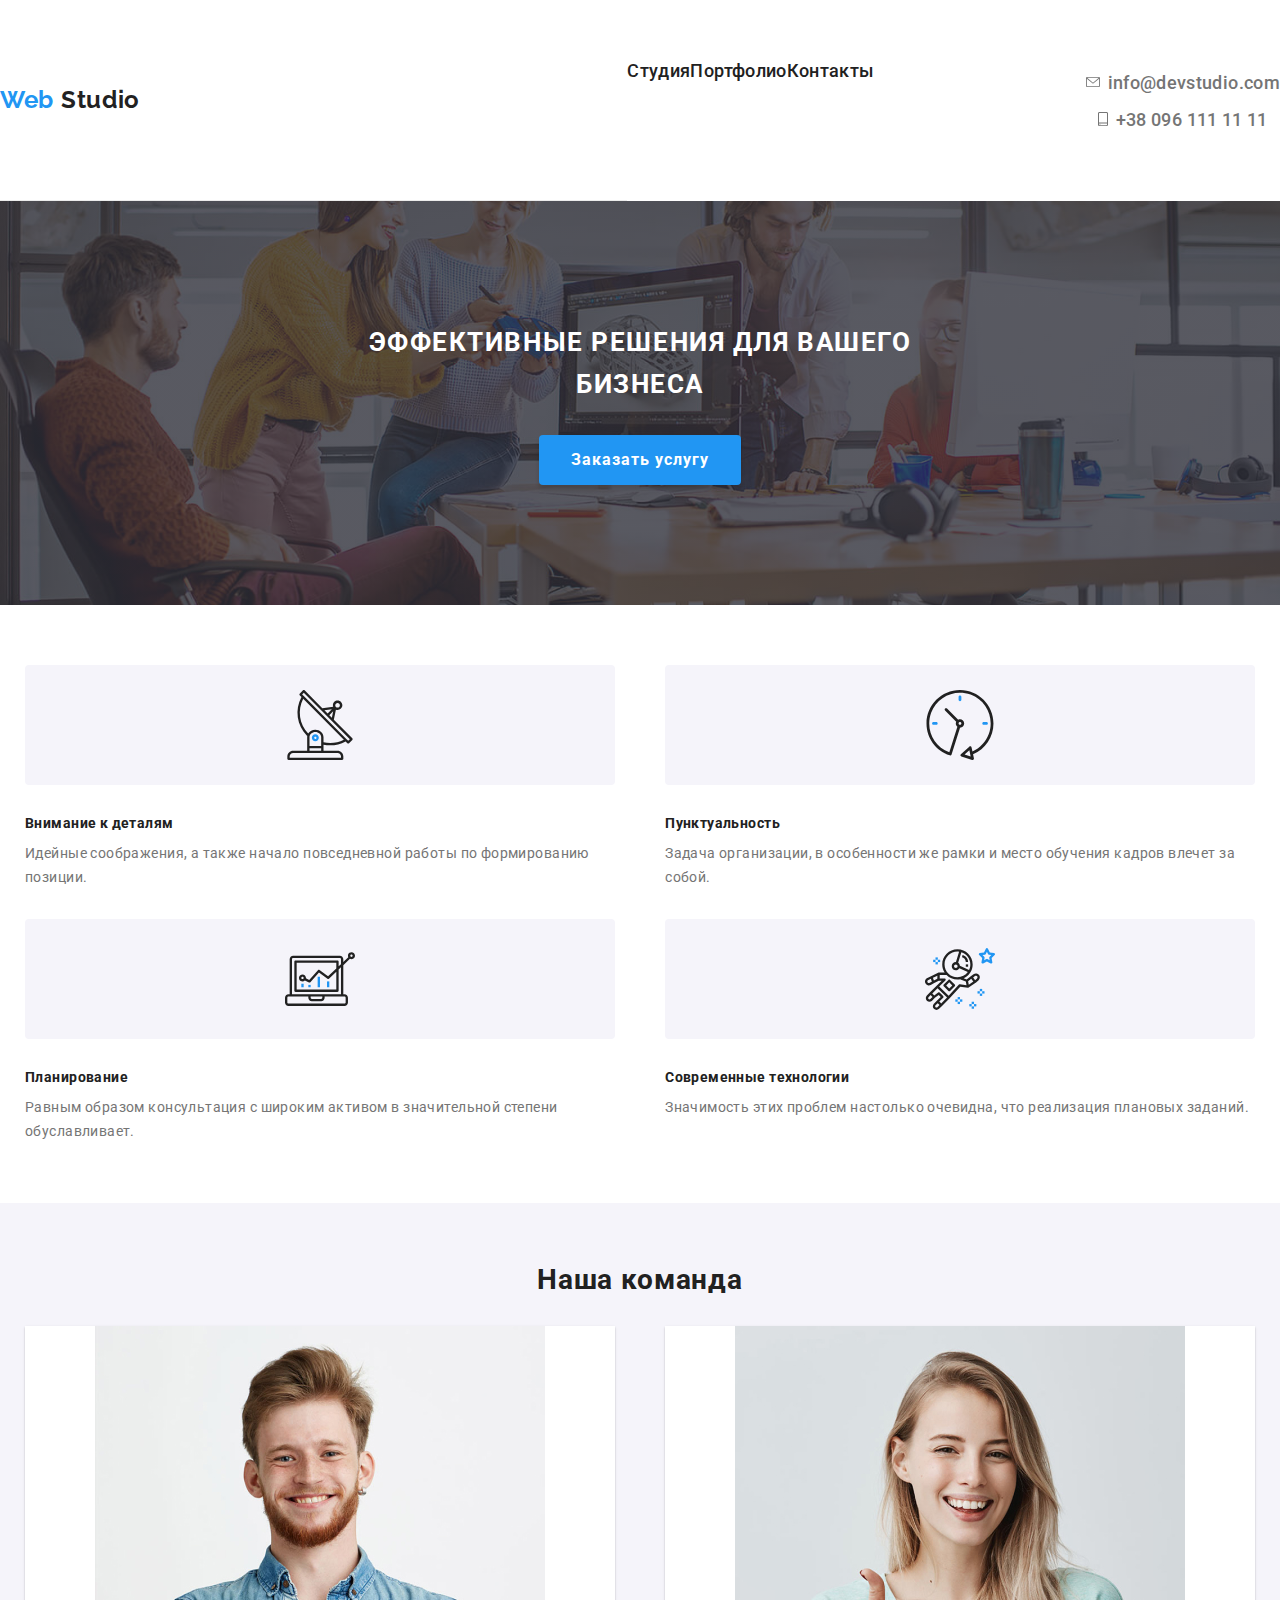
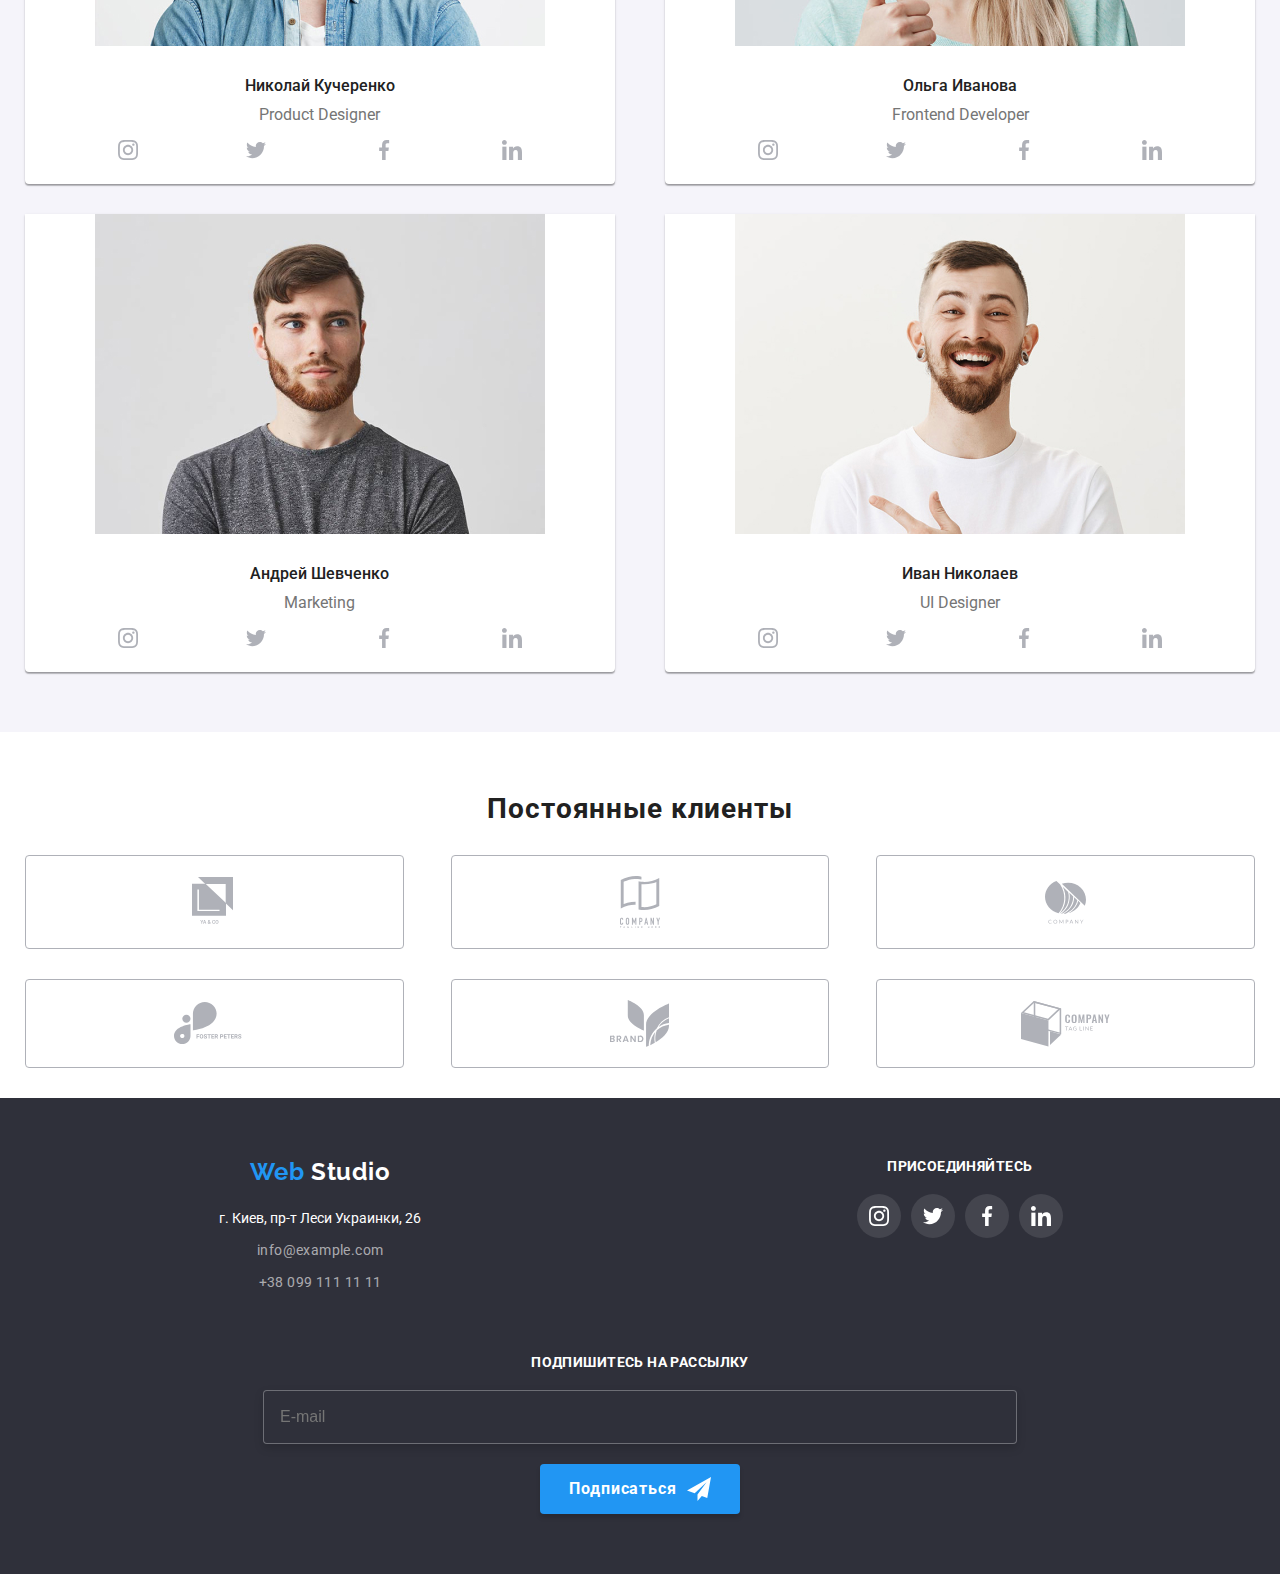
==== commit 5c9b3e99: "pushed new icons on menu" ====
--- a/index.html
+++ b/index.html
@@ -25,9 +25,9 @@
                 <li class="menu__link"><a href="">Портфолио</a></li>
                 <li class="menu__link"><a href="">Контакты</a></li>
             </ul>
-            <div>
-                <p class="menu__adress">info@devstudio.com</p>
-                <p class="menu__adress">+38 096 111 11 11</p>
+            <div class="menu__adresses">
+                <p class="menu__adress menu__adress-mail">info@devstudio.com</p>
+                <p class="menu__adress menu__adress-phone">+38 096 111 11 11</p>
             </div>
         </div>
     </header>
@@ -87,7 +87,7 @@
         </div>
 
         <section class="team">
-            <div class="container">
+            <div class="container team__container">
                 <h2 class="team__title  section-title">Наша команда</h2>
                 <ul class="team__cards">
                     <li class="team__card team-card">
@@ -97,12 +97,12 @@
                         <div class="team-card__description">
                             <h3 class="team-card__title">Николай Кучеренко</h3>
                             <p class="team-card__position">Product Designer</p>
-                            <div class="team-card__social">
-                                <a href=""> <img src="./icons/team__instagram.svg" alt="" class="team-card__icon"></a>
-                                <a href=""> <img src="./icons/team__twitter.svg" alt="" class="team-card__icon"></a>
-                                <a href=""> <img src="./icons/team__facebook.svg" alt="" class="team-card__icon"></a>
-                                <a href=""><img src="./icons/team__linkedin.svg" alt="" class="team-card__icon"></a>
-                            </div>
+                            <ul class="team-card__social">
+                                <li><a href=""> <img src="./icons/team__instagram.svg" alt="" class="team-card__icon"></a></li>
+                                <li><a href=""> <img src="./icons/team__twitter.svg" alt="" class="team-card__icon"></a></li>
+                                <li><a href=""> <img src="./icons/team__facebook.svg" alt="" class="team-card__icon"></a></li>
+                                <li> <a href=""><img src="./icons/team__linkedin.svg" alt="" class="team-card__icon"></a></li>
+                            </ul>
                         </div>
                     </li>
                     <li class="team__card team-card">
--- a/scss/style.css
+++ b/scss/style.css
@@ -1,6 +1,12 @@
 @import url("https://fonts.googleapis.com/css2?family=Raleway:wght@700&family=Roboto&display=swap");
 .container {
   width: 93.75vw;
+}
+
+@media screen and (min-width: 768px) {
+  .container {
+    width: 96.093vw;
+  }
 }
 
 a {
@@ -39,7 +45,9 @@
   cursor: pointer;
 }
 
-.menu__burger:hover .menu__line, .menu__burger:hover .menu__line::before, .menu__burger:hover .menu__line::after {
+.menu__burger:hover .menu__line,
+.menu__burger:hover .menu__line::before,
+.menu__burger:hover .menu__line::after {
   background-color: #2196F3;
 }
 
@@ -185,20 +193,93 @@
   width: 60px;
 }
 
-.menu__link a:hover, .menu__link a:focus {
+.menu__link a:hover,
+.menu__link a:focus {
   color: #2196F3;
 }
 
 .menu__adress {
   color: #757575;
+  display: -webkit-box;
+  display: -ms-flexbox;
+  display: flex;
+  -webkit-box-pack: center;
+      -ms-flex-pack: center;
+          justify-content: center;
+  -webkit-box-align: center;
+      -ms-flex-align: center;
+          align-items: center;
 }
 
 .menu__adress:nth-child(1) {
   margin-bottom: 16px;
 }
 
+.menu__adress-mail::before {
+  content: "";
+  display: block;
+  width: 14px;
+  height: 10px;
+  margin-right: 8px;
+  background-image: url(../icons/menu__letter.svg);
+}
+
+.menu__adress-phone::before {
+  content: "";
+  display: inline-block;
+  width: 10px;
+  height: 14px;
+  margin-right: 8px;
+  background-image: url(../icons/menu__smartphone.svg);
+}
+
 .menu__link a:hover .menu__link a::after {
   height: 4px;
+}
+
+@media screen and (min-width: 768px) {
+  .menu__burger {
+    display: none;
+  }
+  .menu__popup {
+    position: static;
+    width: 100%;
+    -webkit-box-orient: horizontal;
+    -webkit-box-direction: normal;
+        -ms-flex-direction: row;
+            flex-direction: row;
+    -webkit-box-align: center;
+        -ms-flex-align: center;
+            align-items: center;
+    -webkit-box-pack: justify;
+        -ms-flex-pack: justify;
+            justify-content: space-between;
+    -webkit-box-shadow: none;
+            box-shadow: none;
+  }
+  .menu__popup_disable {
+    height: 100%;
+    display: -webkit-box;
+    display: -ms-flexbox;
+    display: flex;
+  }
+  .menu__list {
+    display: -webkit-box;
+    display: -ms-flexbox;
+    display: flex;
+    -webkit-box-orient: horizontal;
+    -webkit-box-direction: normal;
+        -ms-flex-direction: row;
+            flex-direction: row;
+  }
+  .menu__addresses {
+    display: -webkit-box;
+    display: -ms-flexbox;
+    display: flex;
+    -webkit-box-pack: justify;
+        -ms-flex-pack: justify;
+            justify-content: space-between;
+  }
 }
 
 .order-service {
@@ -261,6 +342,12 @@
   padding: 10px 32px;
 }
 
+@media screen and (min-width: 768px) {
+  .order-service__description {
+    width: 46.875vw;
+  }
+}
+
 .benefits {
   display: -webkit-box;
   display: -ms-flexbox;
@@ -309,6 +396,25 @@
   line-height: 24px;
   letter-spacing: 0.03em;
   color: #757575;
+}
+
+@media screen and (min-width: 768px) {
+  .benefits ul {
+    display: -webkit-box;
+    display: -ms-flexbox;
+    display: flex;
+    -ms-flex-wrap: wrap;
+        flex-wrap: wrap;
+    -webkit-box-pack: justify;
+        -ms-flex-pack: justify;
+            justify-content: space-between;
+  }
+  .benefit {
+    width: 47.96%;
+  }
+  .benefit__title {
+    text-align: left;
+  }
 }
 
 .section-title {
@@ -335,7 +441,7 @@
           justify-content: center;
 }
 
-.team .container {
+.team__container {
   display: -webkit-box;
   display: -ms-flexbox;
   display: flex;
@@ -416,6 +522,33 @@
   margin-bottom: 24px;
 }
 
+@media screen and (min-width: 768px) {
+  .team__cards {
+    display: -webkit-box;
+    display: -ms-flexbox;
+    display: flex;
+    -webkit-box-pack: justify;
+        -ms-flex-pack: justify;
+            justify-content: space-between;
+    -ms-flex-wrap: wrap;
+        flex-wrap: wrap;
+    width: 100%;
+  }
+  .team__container {
+    -ms-flex-wrap: wrap;
+        flex-wrap: wrap;
+  }
+  .team-card {
+    width: 47.96%;
+  }
+  .team-card__img-block img {
+    width: 100%;
+  }
+  .team-card__social {
+    width: 31.51vw;
+  }
+}
+
 .regular-customers {
   background-color: #fff;
   padding-top: 60px;
@@ -481,6 +614,12 @@
           justify-content: center;
   padding: 20px 0;
   width: 100%;
+}
+
+@media screen and (min-width: 768px) {
+  .regular-customers__list-item {
+    width: 29.427vw;
+  }
 }
 
 .footer {
@@ -666,4 +805,28 @@
   background-size: contain;
   margin-left: 10px;
 }
+
+@media screen and (min-width: 768px) {
+  .footer__contact {
+    display: -webkit-box;
+    display: -ms-flexbox;
+    display: flex;
+    width: 100%;
+    -ms-flex-wrap: wrap;
+        flex-wrap: wrap;
+    -webkit-box-orient: horizontal;
+    -webkit-box-direction: normal;
+        -ms-flex-direction: row;
+            flex-direction: row;
+    -webkit-box-pack: justify;
+        -ms-flex-pack: justify;
+            justify-content: space-between;
+  }
+  .footer__adress, .footer__social {
+    width: 48%;
+  }
+  .footer__subscribe {
+    width: 58.59vw;
+  }
+}
 /*# sourceMappingURL=style.css.map */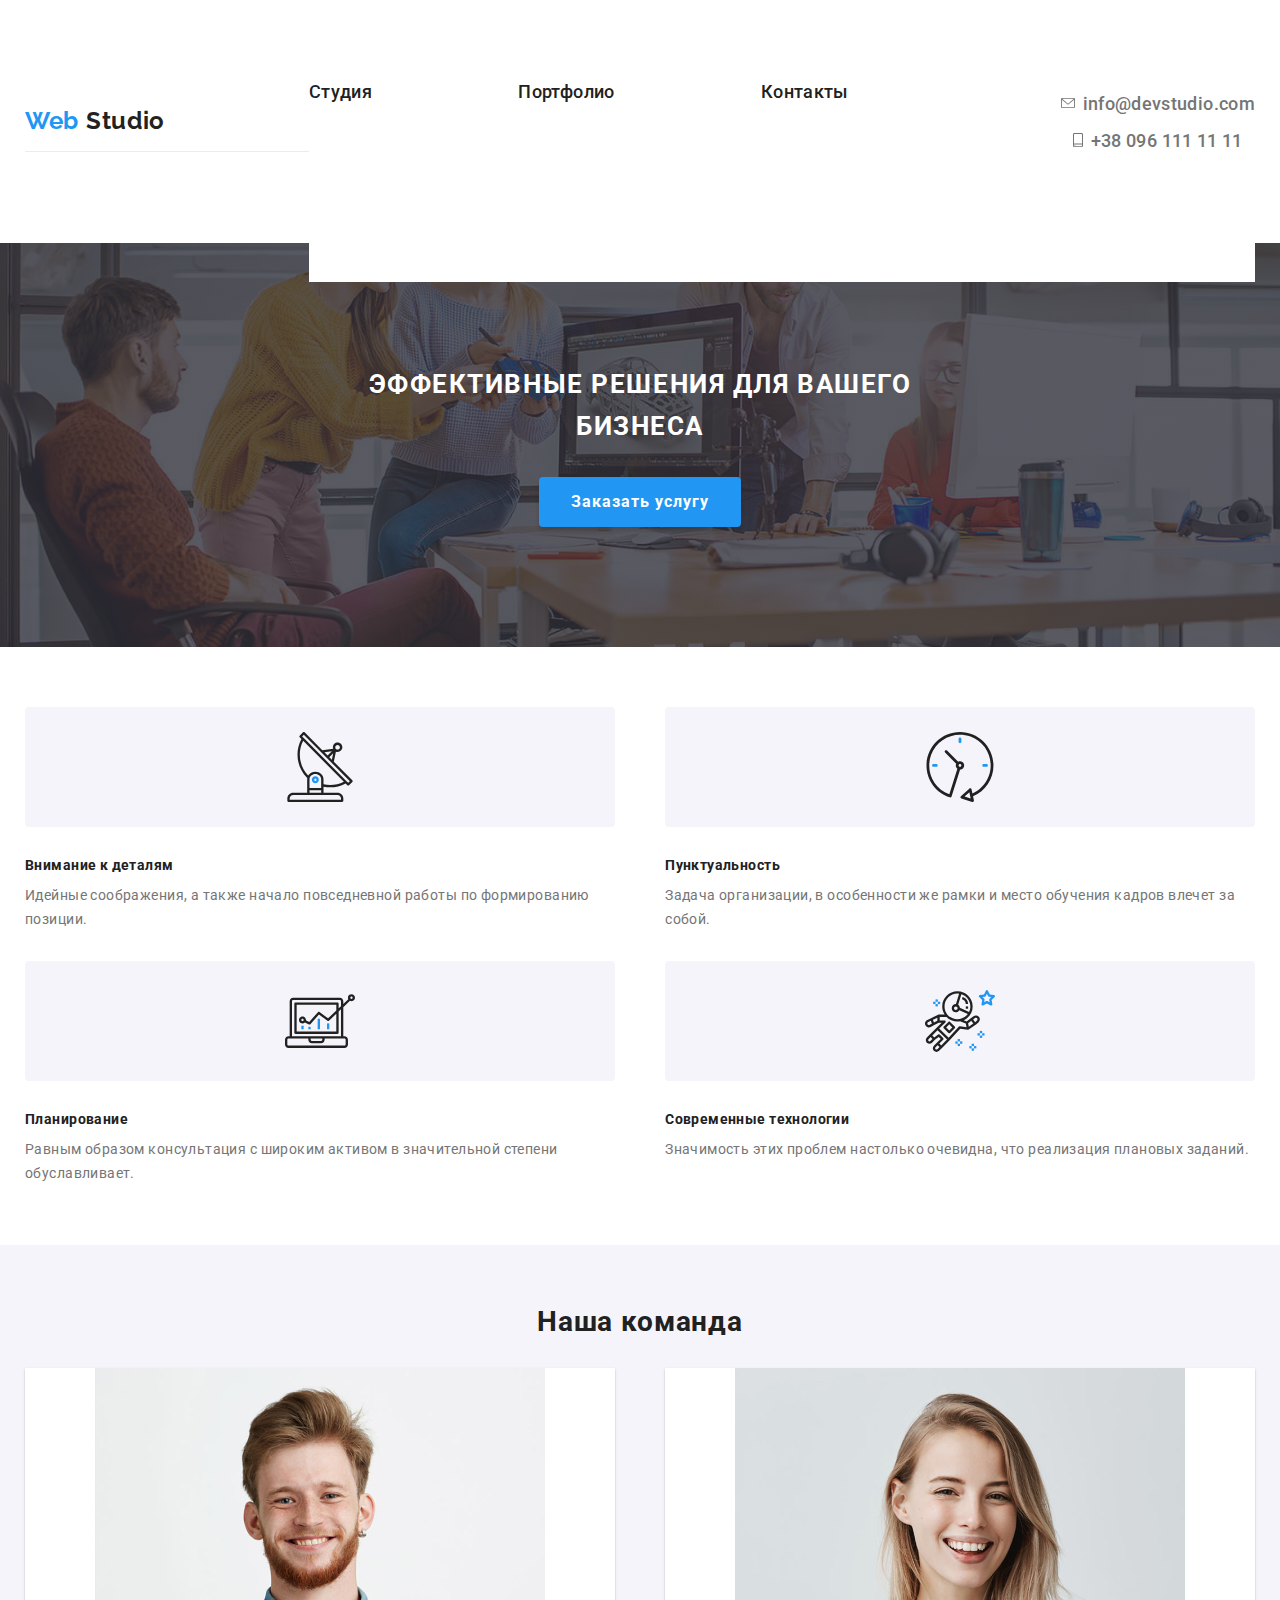
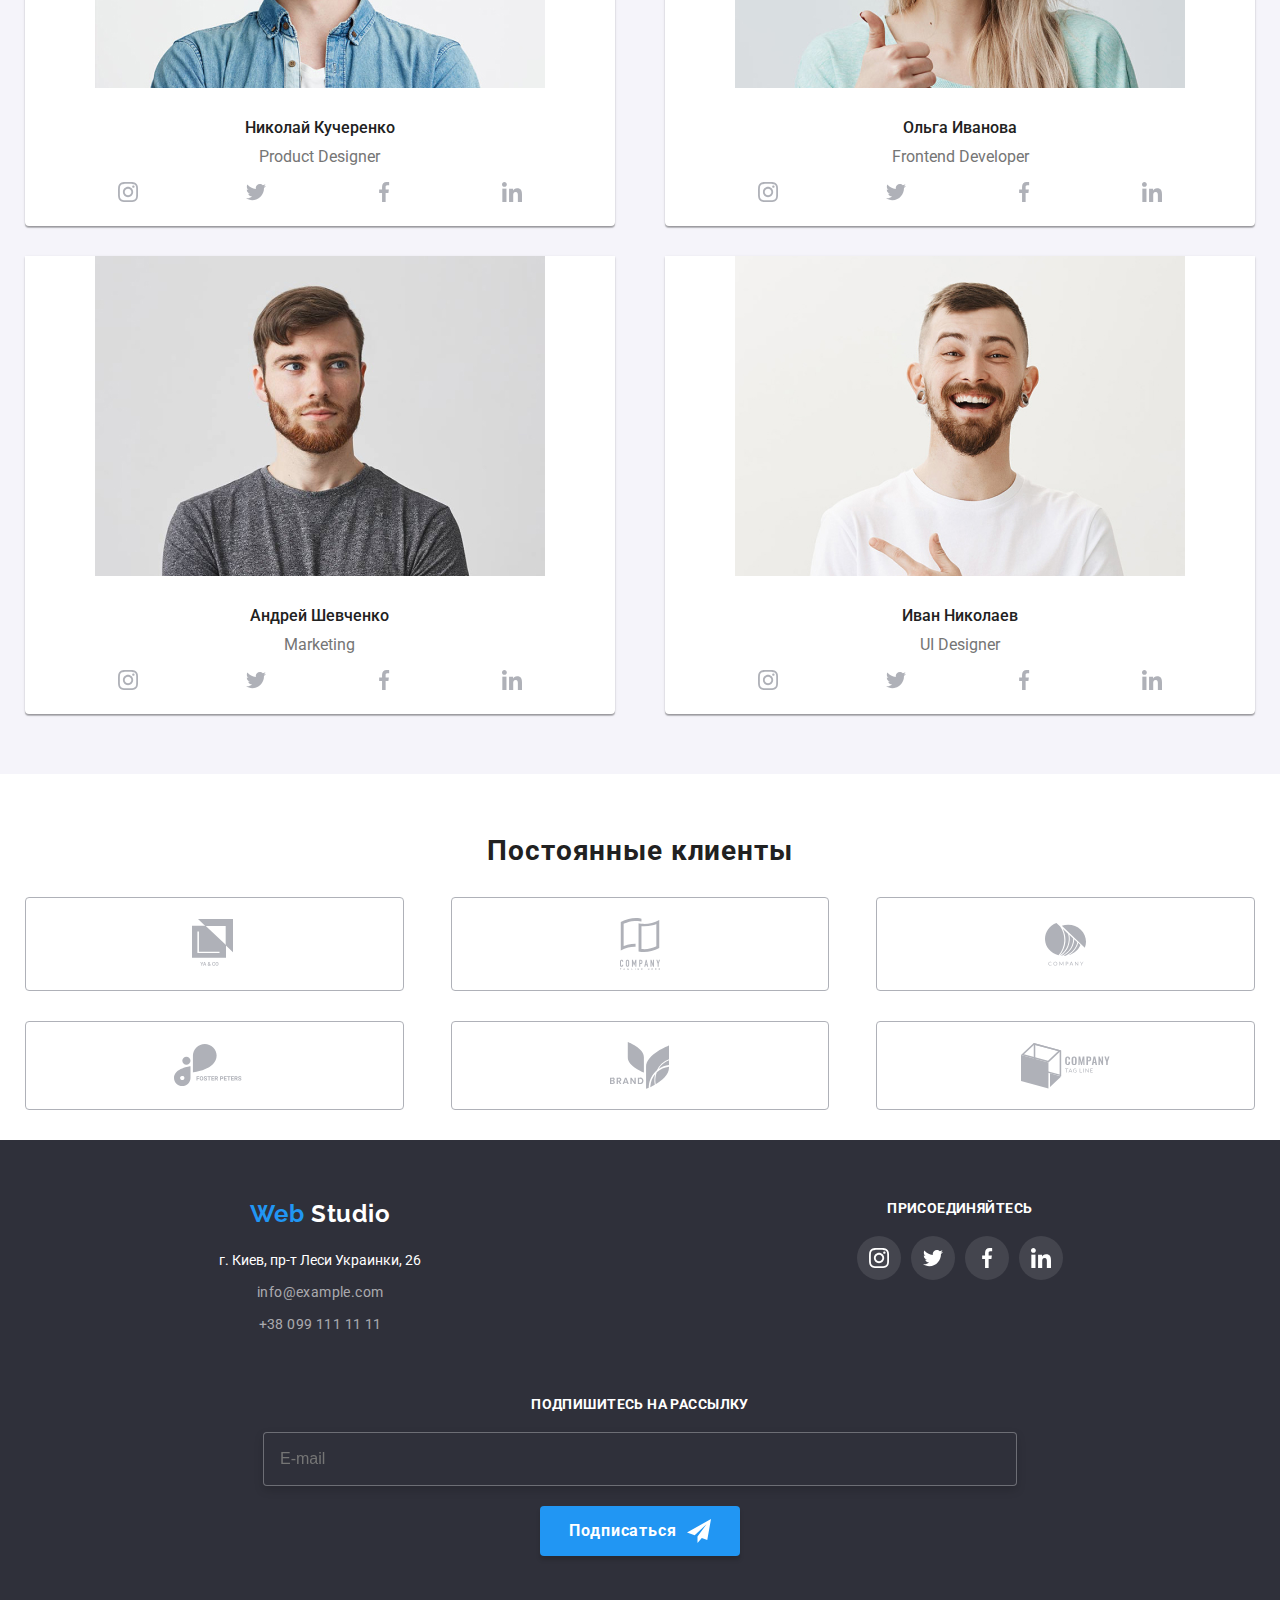
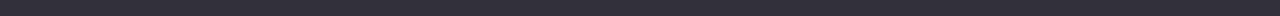
==== commit 2971ce25: "add commons.css" ====
--- a/index.html
+++ b/index.html
@@ -6,28 +6,31 @@
     <meta name="viewport" content="width=device-width, initial-scale=1.0">
     <title>Web Studio</title>
     <link rel="stylesheet" href="./scss/reset.css">
+    <link rel="stylesheet" href="./scss/common.css">
     <link rel="stylesheet" href="./scss/style.css">
 </head>
 
 <body>
     <header class="menu">
-        <div class="container menu__container">
-            <div class="menu__logo">
-                <h2 class="menu__text"> <span class="menu__text_blue">Web </span>Studio</h2>
-            </div>
-            <div class="menu__burger">
-                <span class="menu__line"></span>
-            </div>
-        </div>
-        <div class="menu__popup menu__popup_disable">
-            <ul class="menu__list">
-                <li class="menu__link"><a href="">Студия</a></li>
-                <li class="menu__link"><a href="">Портфолио</a></li>
-                <li class="menu__link"><a href="">Контакты</a></li>
-            </ul>
-            <div class="menu__adresses">
-                <p class="menu__adress menu__adress-mail">info@devstudio.com</p>
-                <p class="menu__adress menu__adress-phone">+38 096 111 11 11</p>
+        <div class="container">
+            <div class="menu__container">
+                <div class="menu__logo">
+                    <h2 class="menu__text"> <span class="menu__text_blue">Web </span>Studio</h2>
+                </div>
+                <div class="menu__burger">
+                    <span class="menu__line"></span>
+                </div>
+            </div>
+            <div class="menu__popup menu__popup_disable">
+                <ul class="menu__list">
+                    <li class="menu__link"><a href="">Студия</a></li>
+                    <li class="menu__link"><a href="">Портфолио</a></li>
+                    <li class="menu__link"><a href="">Контакты</a></li>
+                </ul>
+                <div class="menu__adresses">
+                    <p class="menu__adress menu__adress-mail">info@devstudio.com</p>
+                    <p class="menu__adress menu__adress-phone">+38 096 111 11 11</p>
+                </div>
             </div>
         </div>
     </header>
@@ -98,10 +101,14 @@
                             <h3 class="team-card__title">Николай Кучеренко</h3>
                             <p class="team-card__position">Product Designer</p>
                             <ul class="team-card__social">
-                                <li><a href=""> <img src="./icons/team__instagram.svg" alt="" class="team-card__icon"></a></li>
-                                <li><a href=""> <img src="./icons/team__twitter.svg" alt="" class="team-card__icon"></a></li>
-                                <li><a href=""> <img src="./icons/team__facebook.svg" alt="" class="team-card__icon"></a></li>
-                                <li> <a href=""><img src="./icons/team__linkedin.svg" alt="" class="team-card__icon"></a></li>
+                                <li><a href=""> <img src="./icons/team__instagram.svg" alt=""
+                                            class="team-card__icon"></a></li>
+                                <li><a href=""> <img src="./icons/team__twitter.svg" alt="" class="team-card__icon"></a>
+                                </li>
+                                <li><a href=""> <img src="./icons/team__facebook.svg" alt=""
+                                            class="team-card__icon"></a></li>
+                                <li> <a href=""><img src="./icons/team__linkedin.svg" alt=""
+                                            class="team-card__icon"></a></li>
                             </ul>
                         </div>
                     </li>
--- a/scss/common.css
+++ b/scss/common.css
@@ -0,0 +1,526 @@
+@import url("https://fonts.googleapis.com/css2?family=Raleway:wght@700&family=Roboto&display=swap");
+.container {
+  width: 93.75vw;
+}
+
+@media screen and (min-width: 768px) {
+  .container {
+    width: 96.093vw;
+  }
+}
+
+a {
+  text-decoration: none;
+}
+
+.menu {
+  position: relative;
+  display: -webkit-box;
+  display: -ms-flexbox;
+  display: flex;
+  -webkit-box-pack: center;
+      -ms-flex-pack: center;
+          justify-content: center;
+}
+
+.menu__container {
+  width: 93.75vw;
+  display: -webkit-box;
+  display: -ms-flexbox;
+  display: flex;
+  -webkit-box-pack: justify;
+      -ms-flex-pack: justify;
+          justify-content: space-between;
+  -webkit-box-align: center;
+      -ms-flex-align: center;
+          align-items: center;
+  border-bottom: 1px solid #ECECEC;
+  padding: 16px 0 16px 0;
+}
+
+.menu__burger {
+  position: relative;
+  display: block;
+  width: 5%;
+  height: 100%;
+  cursor: pointer;
+}
+
+.menu__burger:hover .menu__line,
+.menu__burger:hover .menu__line::before,
+.menu__burger:hover .menu__line::after {
+  background-color: #2196F3;
+}
+
+.menu__line {
+  position: absolute;
+  top: 50%;
+  left: 50%;
+  -webkit-transform: translateY(-50%);
+          transform: translateY(-50%);
+  -webkit-transform: translateX(-50%);
+          transform: translateX(-50%);
+  background-color: #212121;
+  width: 24px;
+  height: 2px;
+  font-family: 'Raleway', sans-serif;
+}
+
+.menu__line::before, .menu__line::after {
+  content: '';
+  position: absolute;
+  display: block;
+  -webkit-transition: 0.3s;
+  transition: 0.3s;
+  width: 24px;
+  height: 2px;
+  background-color: #212121;
+}
+
+.menu__line::before {
+  -webkit-transform: translateY(-4px);
+          transform: translateY(-4px);
+}
+
+.menu__line::after {
+  -webkit-transform: translateY(4px);
+          transform: translateY(4px);
+}
+
+.menu__burger_active > .menu__line::before {
+  -webkit-transform: rotate(35deg);
+          transform: rotate(35deg);
+}
+
+.menu__burger_active > .menu__line::after {
+  -webkit-transform: rotate(-35deg);
+          transform: rotate(-35deg);
+}
+
+.menu__burger_active > .menu__line {
+  height: 0;
+}
+
+.menu__text {
+  font-family: 'Raleway', sans-serif;
+  font-size: 24px;
+  line-height: 28px;
+  letter-spacing: 0.03em;
+  font-style: normal;
+  font-weight: bold;
+}
+
+.menu__text_blue {
+  color: #2196F3;
+}
+
+.menu__popup {
+  position: absolute;
+  top: 60px;
+  left: 0;
+  width: 100%;
+  display: -webkit-box;
+  display: -ms-flexbox;
+  display: flex;
+  -webkit-box-orient: vertical;
+  -webkit-box-direction: normal;
+      -ms-flex-direction: column;
+          flex-direction: column;
+  -webkit-box-align: center;
+      -ms-flex-align: center;
+          align-items: center;
+  padding: 60px 0 60px 0;
+  -webkit-transition: 0.7s;
+  transition: 0.7s;
+  background-color: #fff;
+  font-family: 'Roboto', sans-serif;
+  font-style: normal;
+  font-weight: 500;
+  font-size: 18px;
+  line-height: 21px;
+  letter-spacing: 0.02em;
+  text-align: center;
+  -webkit-box-shadow: 0px 4px 8px rgba(0, 0, 0, 0.04), 0px 2px 4px rgba(0, 0, 0, 0.08), 0px 1px 3px rgba(0, 0, 0, 0.16);
+          box-shadow: 0px 4px 8px rgba(0, 0, 0, 0.04), 0px 2px 4px rgba(0, 0, 0, 0.08), 0px 1px 3px rgba(0, 0, 0, 0.16);
+}
+
+.menu__popup_disable {
+  -webkit-transition: 0.7s;
+  transition: 0.7s;
+  height: 0;
+  display: none;
+}
+
+.menu__list {
+  padding-bottom: 20px;
+}
+
+.menu__link {
+  color: #212121;
+  margin-bottom: 40px;
+}
+
+.menu__link a {
+  position: relative;
+  color: #212121;
+  display: -webkit-box;
+  display: -ms-flexbox;
+  display: flex;
+  -webkit-box-orient: vertical;
+  -webkit-box-direction: normal;
+      -ms-flex-direction: column;
+          flex-direction: column;
+  -webkit-box-align: center;
+      -ms-flex-align: center;
+          align-items: center;
+}
+
+.menu__link a::after {
+  content: "";
+  position: absolute;
+  left: 20;
+  top: 90%;
+  display: block;
+  width: 0;
+  height: 4px;
+  margin-top: 8px;
+  background: #2196F3;
+  border-radius: 2px;
+  -webkit-transition: width 0.5s ease-out;
+  transition: width 0.5s ease-out;
+}
+
+.menu__link a:hover::after {
+  width: 60px;
+}
+
+.menu__link a:hover,
+.menu__link a:focus {
+  color: #2196F3;
+}
+
+.menu__adress {
+  color: #757575;
+  display: -webkit-box;
+  display: -ms-flexbox;
+  display: flex;
+  -webkit-box-pack: center;
+      -ms-flex-pack: center;
+          justify-content: center;
+  -webkit-box-align: center;
+      -ms-flex-align: center;
+          align-items: center;
+}
+
+.menu__adress:nth-child(1) {
+  margin-bottom: 16px;
+}
+
+.menu__adress-mail::before {
+  content: "";
+  display: block;
+  width: 14px;
+  height: 10px;
+  margin-right: 8px;
+  background-image: url(../icons/menu__letter.svg);
+}
+
+.menu__adress-phone::before {
+  content: "";
+  display: inline-block;
+  width: 10px;
+  height: 14px;
+  margin-right: 8px;
+  background-image: url(../icons/menu__smartphone.svg);
+}
+
+.menu__link a:hover .menu__link a::after {
+  height: 4px;
+}
+
+@media screen and (min-width: 768px) {
+  .menu {
+    padding: 21px 0 21px 0;
+  }
+  .menu .container {
+    display: -webkit-box;
+    display: -ms-flexbox;
+    display: flex;
+    -webkit-box-orient: horizontal;
+    -webkit-box-direction: normal;
+        -ms-flex-direction: row;
+            flex-direction: row;
+    -webkit-box-pack: justify;
+        -ms-flex-pack: justify;
+            justify-content: space-between;
+    -webkit-box-align: center;
+        -ms-flex-align: center;
+            align-items: center;
+  }
+  .menu__burger {
+    display: none;
+  }
+  .menu__container {
+    width: 30%;
+    border-bottom: none;
+  }
+  .menu__popup {
+    position: static;
+    width: 70%;
+    -webkit-box-orient: horizontal;
+    -webkit-box-direction: normal;
+        -ms-flex-direction: row;
+            flex-direction: row;
+    -webkit-box-align: center;
+        -ms-flex-align: center;
+            align-items: center;
+    -webkit-box-pack: justify;
+        -ms-flex-pack: justify;
+            justify-content: space-between;
+    -webkit-box-shadow: none;
+            box-shadow: none;
+    padding: 0;
+  }
+  .menu__popup_disable {
+    height: 100%;
+    display: -webkit-box;
+    display: -ms-flexbox;
+    display: flex;
+  }
+  .menu__list {
+    width: 56.97%;
+    padding: 0;
+    display: -webkit-box;
+    display: -ms-flexbox;
+    display: flex;
+    -webkit-box-align: center;
+        -ms-flex-align: center;
+            align-items: center;
+    -webkit-box-pack: justify;
+        -ms-flex-pack: justify;
+            justify-content: space-between;
+  }
+  .menu__link {
+    margin: 0;
+  }
+  .menu__addresses {
+    display: -webkit-box;
+    display: -ms-flexbox;
+    display: flex;
+    -webkit-box-pack: justify;
+        -ms-flex-pack: justify;
+            justify-content: space-between;
+  }
+  .menu__adress:nth-child(1) {
+    margin-bottom: 10px;
+  }
+}
+
+.footer {
+  background-color: #2F303A;
+  display: -webkit-box;
+  display: -ms-flexbox;
+  display: flex;
+  -webkit-box-pack: center;
+      -ms-flex-pack: center;
+          justify-content: center;
+  padding: 60px 0;
+}
+
+.footer__container {
+  display: -webkit-box;
+  display: -ms-flexbox;
+  display: flex;
+  -webkit-box-orient: vertical;
+  -webkit-box-direction: normal;
+      -ms-flex-direction: column;
+          flex-direction: column;
+  -webkit-box-align: center;
+      -ms-flex-align: center;
+          align-items: center;
+}
+
+.footer__logo {
+  font-family: 'Raleway';
+  font-style: normal;
+  font-weight: bold;
+  font-size: 24px;
+  line-height: 28px;
+  text-align: center;
+  letter-spacing: 0.03em;
+  color: #fff;
+  margin-bottom: 20px;
+}
+
+.footer__logo-left {
+  color: #2196F3;
+}
+
+.footer__adress {
+  font-family: 'Roboto';
+  font-style: normal;
+  font-weight: normal;
+  display: -webkit-box;
+  display: -ms-flexbox;
+  display: flex;
+  -webkit-box-orient: vertical;
+  -webkit-box-direction: normal;
+      -ms-flex-direction: column;
+          flex-direction: column;
+  -webkit-box-align: center;
+      -ms-flex-align: center;
+          align-items: center;
+}
+
+.footer__contact-mail {
+  font-size: 14px;
+  line-height: 24px;
+  letter-spacing: 0.03em;
+  color: rgba(255, 255, 255, 0.6);
+  margin-bottom: 8px;
+}
+
+.footer__contact-tel {
+  font-size: 14px;
+  line-height: 24px;
+  letter-spacing: 0.03em;
+  color: rgba(255, 255, 255, 0.6);
+  margin-bottom: 60px;
+}
+
+.footer__location {
+  font-size: 14px;
+  line-height: 24px;
+  color: #fff;
+  margin-bottom: 8px;
+}
+
+.footer__social {
+  font-family: 'Roboto';
+  font-style: normal;
+  font-weight: normal;
+  display: -webkit-box;
+  display: -ms-flexbox;
+  display: flex;
+  -webkit-box-orient: vertical;
+  -webkit-box-direction: normal;
+      -ms-flex-direction: column;
+          flex-direction: column;
+  -webkit-box-align: center;
+      -ms-flex-align: center;
+          align-items: center;
+  margin-bottom: 60px;
+}
+
+.footer__social-list {
+  display: -webkit-box;
+  display: -ms-flexbox;
+  display: flex;
+  -webkit-box-pack: center;
+      -ms-flex-pack: center;
+          justify-content: center;
+}
+
+.footer__social-item {
+  padding: 12px;
+  border-radius: 50%;
+  background: rgba(255, 255, 255, 0.1);
+  margin: 0 5px;
+}
+
+.footer__social-title {
+  font-family: 'Roboto';
+  font-style: normal;
+  font-weight: bold;
+  font-size: 14px;
+  line-height: 16px;
+  letter-spacing: 0.03em;
+  text-transform: uppercase;
+  color: #fff;
+  margin-bottom: 20px;
+}
+
+.footer__subscribe {
+  width: 100%;
+  display: -webkit-box;
+  display: -ms-flexbox;
+  display: flex;
+  -webkit-box-orient: vertical;
+  -webkit-box-direction: normal;
+      -ms-flex-direction: column;
+          flex-direction: column;
+  -webkit-box-align: center;
+      -ms-flex-align: center;
+          align-items: center;
+}
+
+.footer__subscribe-input {
+  width: calc(100% - 16px);
+  height: 50px;
+  background: #2F303A;
+  border: 1px solid rgba(255, 255, 255, 0.3);
+  -webkit-filter: drop-shadow(0px 4px 4px rgba(0, 0, 0, 0.15));
+          filter: drop-shadow(0px 4px 4px rgba(0, 0, 0, 0.15));
+  border-radius: 4px;
+  padding-left: 16px;
+  margin-bottom: 20px;
+}
+
+.footer__subscribe-btn {
+  display: -webkit-box;
+  display: -ms-flexbox;
+  display: flex;
+  -webkit-box-pack: center;
+      -ms-flex-pack: center;
+          justify-content: center;
+  -webkit-box-align: center;
+      -ms-flex-align: center;
+          align-items: center;
+  background: #2196F3;
+  -webkit-box-shadow: 0px 4px 4px rgba(0, 0, 0, 0.15);
+          box-shadow: 0px 4px 4px rgba(0, 0, 0, 0.15);
+  border-radius: 4px;
+  font-size: 16px;
+  line-height: 30px;
+  letter-spacing: 0.06em;
+  font-family: 'Roboto';
+  font-style: normal;
+  font-weight: bold;
+  color: #FFFFFF;
+  padding: 10px 29px;
+}
+
+.footer__subscribe-btn:after {
+  display: block;
+  content: "";
+  height: 24px;
+  width: 24px;
+  background-image: url(../icons/footer__subscribe-btn-icon.svg);
+  background-size: contain;
+  margin-left: 10px;
+}
+
+@media screen and (min-width: 768px) {
+  .footer__contact {
+    display: -webkit-box;
+    display: -ms-flexbox;
+    display: flex;
+    width: 100%;
+    -ms-flex-wrap: wrap;
+        flex-wrap: wrap;
+    -webkit-box-orient: horizontal;
+    -webkit-box-direction: normal;
+        -ms-flex-direction: row;
+            flex-direction: row;
+    -webkit-box-pack: justify;
+        -ms-flex-pack: justify;
+            justify-content: space-between;
+  }
+  .footer__adress, .footer__social {
+    width: 48%;
+  }
+  .footer__subscribe {
+    width: 58.59vw;
+  }
+}
+/*# sourceMappingURL=common.css.map */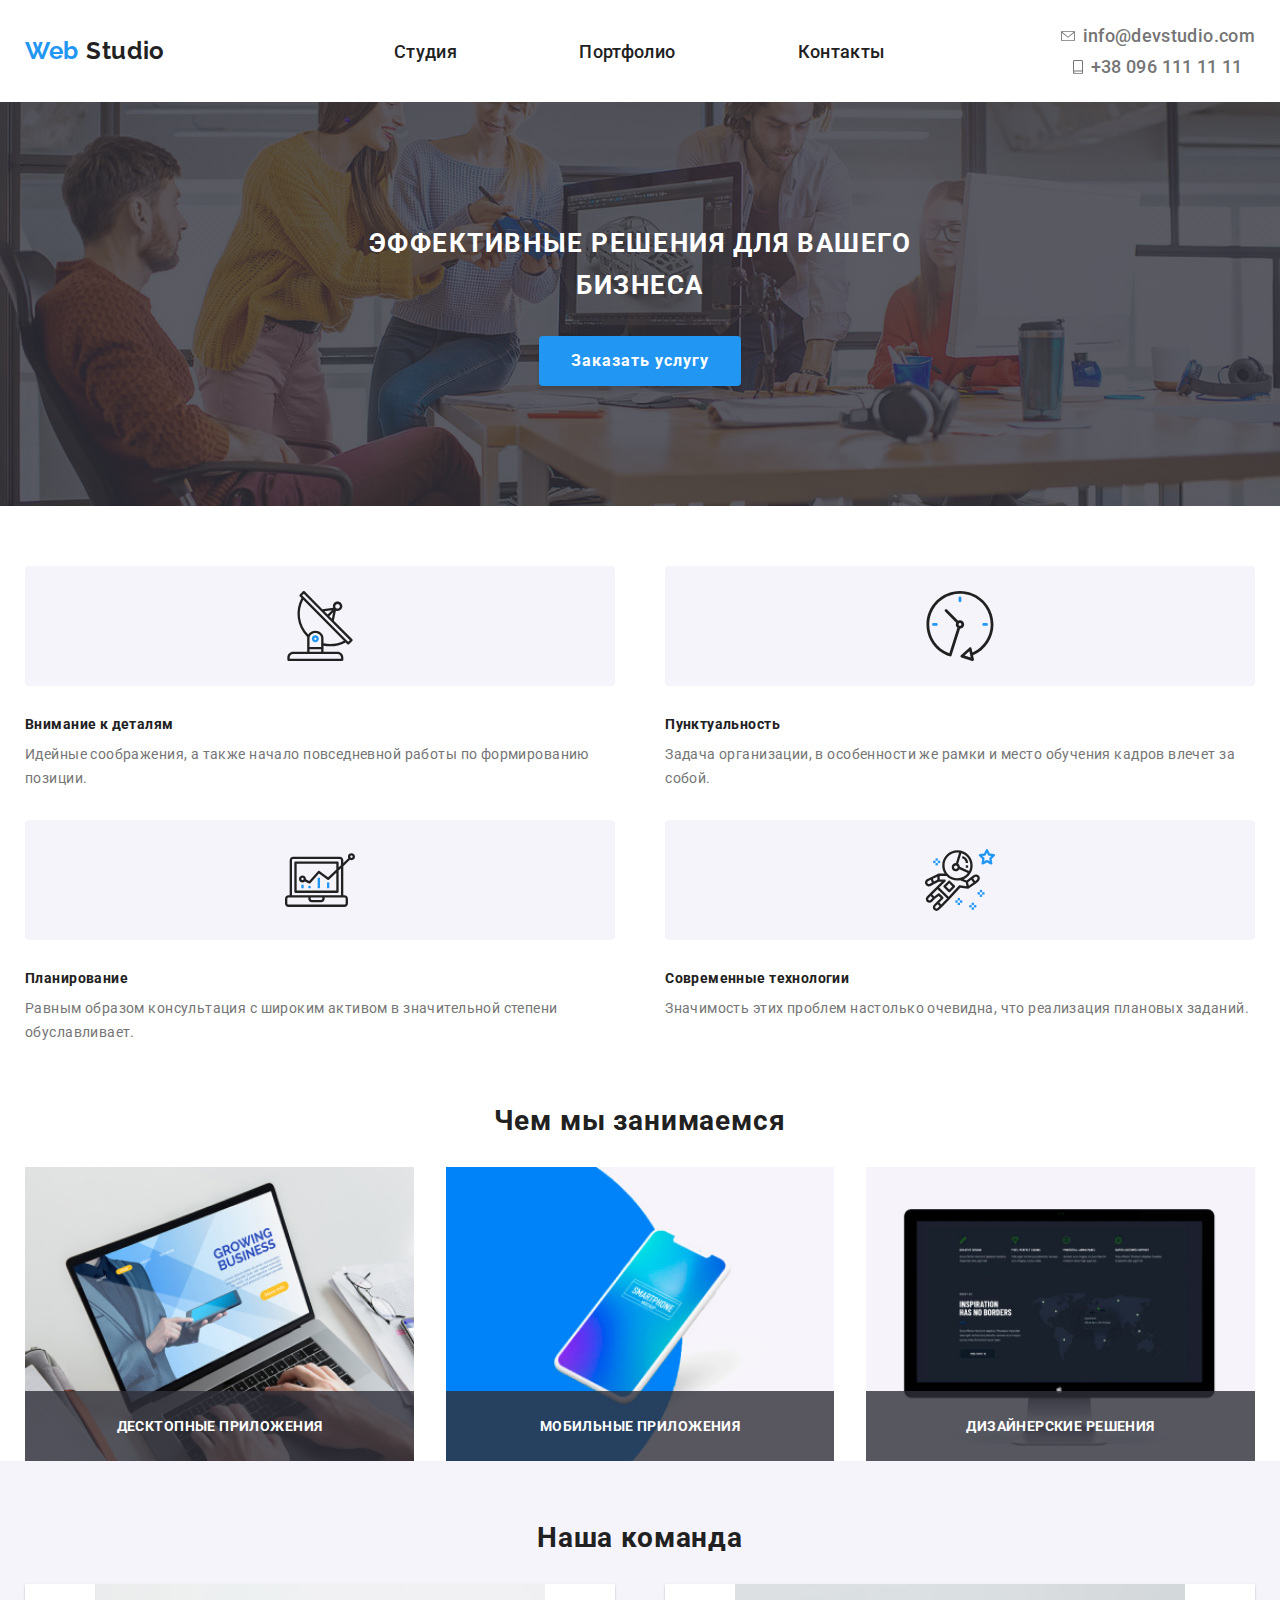
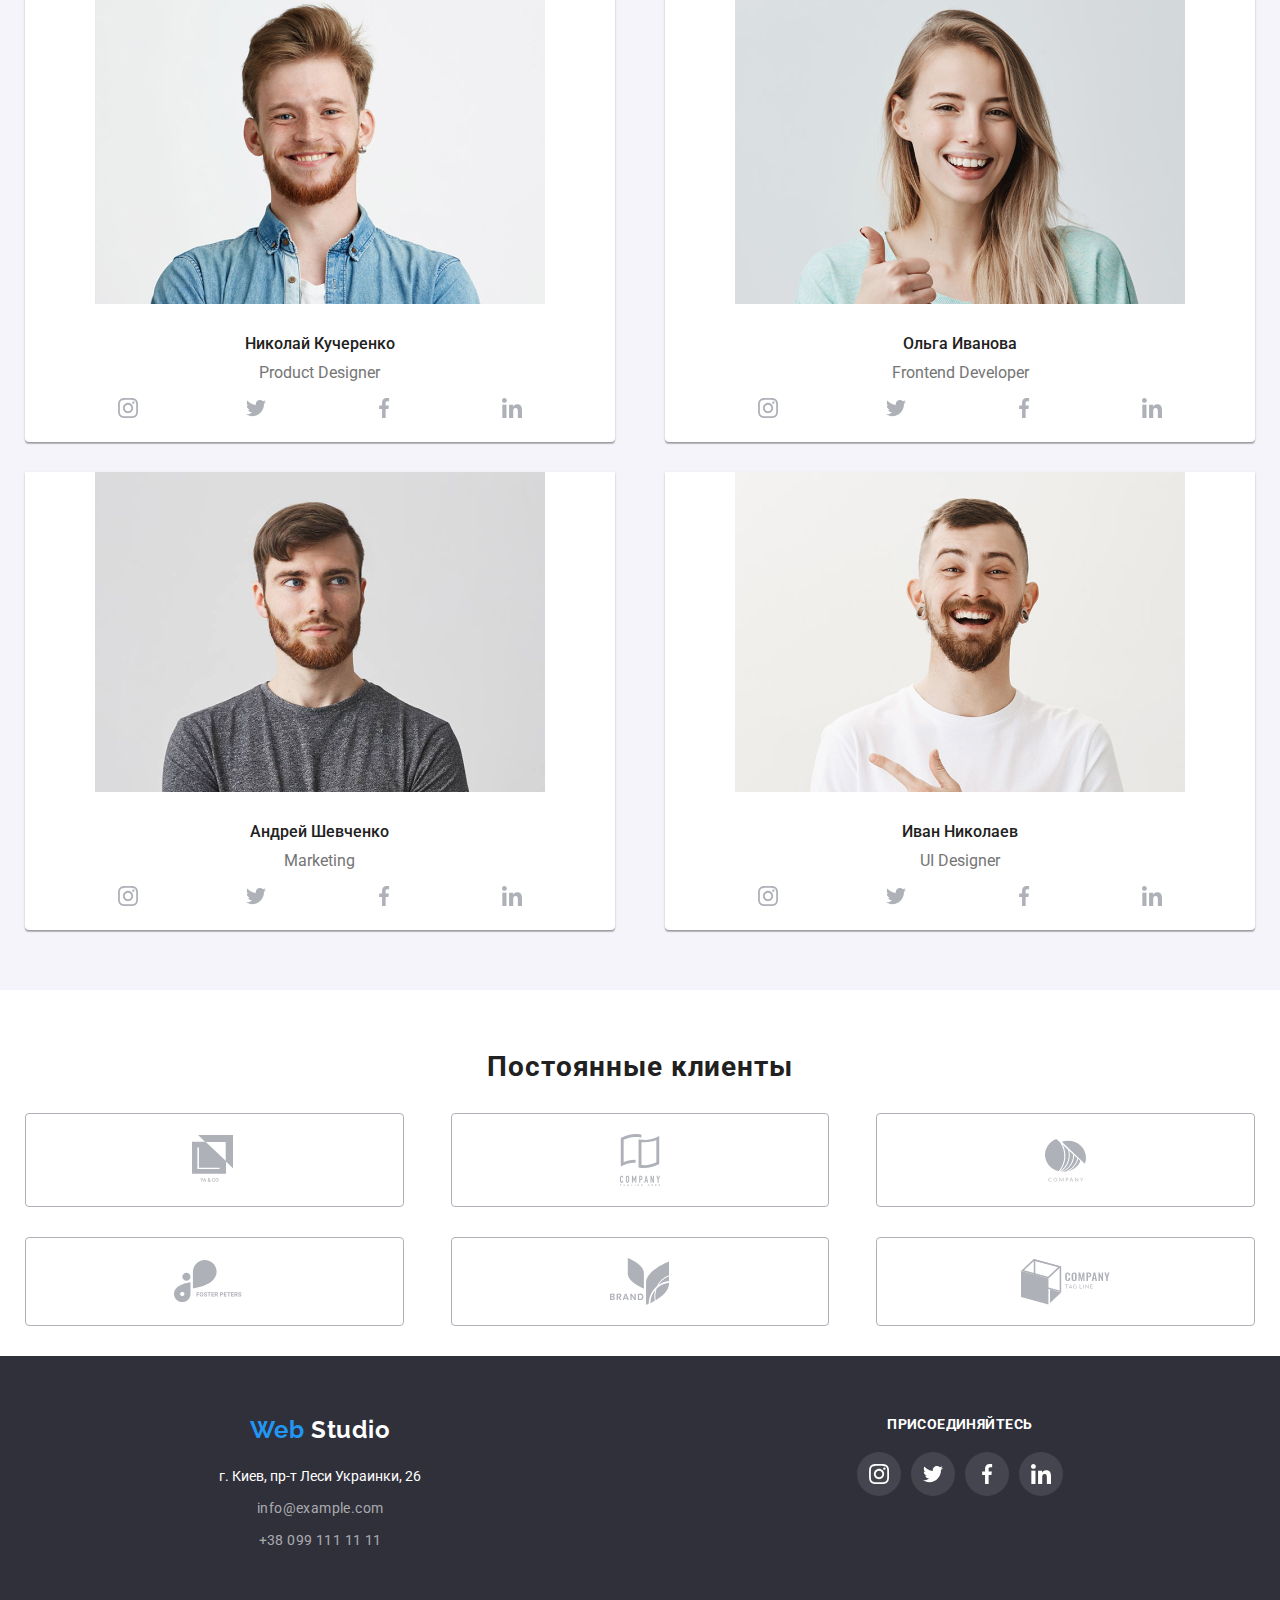
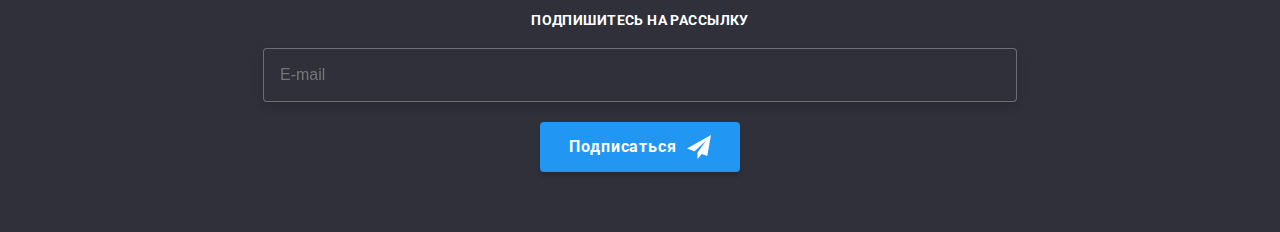
==== commit 4fc704a1: "added section we do" ====
--- a/index.html
+++ b/index.html
@@ -88,7 +88,28 @@
                 </ul>
             </div>
         </div>
-
+        <section class="we-do">
+         <div class="we-do__container container">
+            <h2 class="we-do__title section-title">Чем мы занимаемся</h2>
+            <ul class="we-do__list">
+                <li class="we-do__list-item we-do__list-item_desktop">
+                    <div class="we-do__item-desc">
+                        <h3 class="we-do__item-text">Десктопные приложения</h3>
+                    </div>
+                </li>
+                <li class="we-do__list-item we-do__list-item_mobile">
+                    <div class="we-do__item-desc">
+                        <h3 class="we-do__item-text">Мобильные приложения</h3>
+                    </div>
+                </li>
+                <li class="we-do__list-item we-do__list-item_design">
+                    <div class="we-do__item-desc">
+                        <h3 class="we-do__item-text">Дизайнерские решения</h3>
+                    </div>
+                </li>
+            </ul>
+        </div>
+        </section>
         <section class="team">
             <div class="container team__container">
                 <h2 class="team__title  section-title">Наша команда</h2>
--- a/scss/common.css
+++ b/scss/common.css
@@ -6,6 +6,12 @@
 @media screen and (min-width: 768px) {
   .container {
     width: 96.093vw;
+  }
+}
+
+@media screen and (min-width: 1600px) {
+  .container {
+    width: 73.125vw;
   }
 }
 
--- a/scss/style.css
+++ b/scss/style.css
@@ -1,287 +1,3 @@
-@import url("https://fonts.googleapis.com/css2?family=Raleway:wght@700&family=Roboto&display=swap");
-.container {
-  width: 93.75vw;
-}
-
-@media screen and (min-width: 768px) {
-  .container {
-    width: 96.093vw;
-  }
-}
-
-a {
-  text-decoration: none;
-}
-
-.menu {
-  position: relative;
-  display: -webkit-box;
-  display: -ms-flexbox;
-  display: flex;
-  -webkit-box-pack: center;
-      -ms-flex-pack: center;
-          justify-content: center;
-}
-
-.menu__container {
-  display: -webkit-box;
-  display: -ms-flexbox;
-  display: flex;
-  -webkit-box-pack: justify;
-      -ms-flex-pack: justify;
-          justify-content: space-between;
-  -webkit-box-align: center;
-      -ms-flex-align: center;
-          align-items: center;
-  border-bottom: 1px solid #ECECEC;
-  padding: 16px 0 16px 0;
-}
-
-.menu__burger {
-  position: relative;
-  display: block;
-  width: 5%;
-  height: 100%;
-  cursor: pointer;
-}
-
-.menu__burger:hover .menu__line,
-.menu__burger:hover .menu__line::before,
-.menu__burger:hover .menu__line::after {
-  background-color: #2196F3;
-}
-
-.menu__line {
-  position: absolute;
-  top: 50%;
-  left: 50%;
-  -webkit-transform: translateY(-50%);
-          transform: translateY(-50%);
-  -webkit-transform: translateX(-50%);
-          transform: translateX(-50%);
-  background-color: #212121;
-  width: 24px;
-  height: 2px;
-  font-family: 'Raleway', sans-serif;
-}
-
-.menu__line::before, .menu__line::after {
-  content: '';
-  position: absolute;
-  display: block;
-  -webkit-transition: 0.3s;
-  transition: 0.3s;
-  width: 24px;
-  height: 2px;
-  background-color: #212121;
-}
-
-.menu__line::before {
-  -webkit-transform: translateY(-4px);
-          transform: translateY(-4px);
-}
-
-.menu__line::after {
-  -webkit-transform: translateY(4px);
-          transform: translateY(4px);
-}
-
-.menu__burger_active > .menu__line::before {
-  -webkit-transform: rotate(35deg);
-          transform: rotate(35deg);
-}
-
-.menu__burger_active > .menu__line::after {
-  -webkit-transform: rotate(-35deg);
-          transform: rotate(-35deg);
-}
-
-.menu__burger_active > .menu__line {
-  height: 0;
-}
-
-.menu__text {
-  font-family: 'Raleway', sans-serif;
-  font-size: 24px;
-  line-height: 28px;
-  letter-spacing: 0.03em;
-  font-style: normal;
-  font-weight: bold;
-}
-
-.menu__text_blue {
-  color: #2196F3;
-}
-
-.menu__popup {
-  position: absolute;
-  top: 60px;
-  left: 0;
-  width: 100%;
-  display: -webkit-box;
-  display: -ms-flexbox;
-  display: flex;
-  -webkit-box-orient: vertical;
-  -webkit-box-direction: normal;
-      -ms-flex-direction: column;
-          flex-direction: column;
-  -webkit-box-align: center;
-      -ms-flex-align: center;
-          align-items: center;
-  padding: 60px 0 60px 0;
-  -webkit-transition: 0.7s;
-  transition: 0.7s;
-  background-color: #fff;
-  font-family: 'Roboto', sans-serif;
-  font-style: normal;
-  font-weight: 500;
-  font-size: 18px;
-  line-height: 21px;
-  letter-spacing: 0.02em;
-  text-align: center;
-  -webkit-box-shadow: 0px 4px 8px rgba(0, 0, 0, 0.04), 0px 2px 4px rgba(0, 0, 0, 0.08), 0px 1px 3px rgba(0, 0, 0, 0.16);
-          box-shadow: 0px 4px 8px rgba(0, 0, 0, 0.04), 0px 2px 4px rgba(0, 0, 0, 0.08), 0px 1px 3px rgba(0, 0, 0, 0.16);
-}
-
-.menu__popup_disable {
-  -webkit-transition: 0.7s;
-  transition: 0.7s;
-  height: 0;
-  display: none;
-}
-
-.menu__list {
-  padding-bottom: 20px;
-}
-
-.menu__link {
-  color: #212121;
-  margin-bottom: 40px;
-}
-
-.menu__link a {
-  position: relative;
-  color: #212121;
-  display: -webkit-box;
-  display: -ms-flexbox;
-  display: flex;
-  -webkit-box-orient: vertical;
-  -webkit-box-direction: normal;
-      -ms-flex-direction: column;
-          flex-direction: column;
-  -webkit-box-align: center;
-      -ms-flex-align: center;
-          align-items: center;
-}
-
-.menu__link a::after {
-  content: "";
-  position: absolute;
-  left: 20;
-  top: 90%;
-  display: block;
-  width: 0;
-  height: 4px;
-  margin-top: 8px;
-  background: #2196F3;
-  border-radius: 2px;
-  -webkit-transition: width 0.5s ease-out;
-  transition: width 0.5s ease-out;
-}
-
-.menu__link a:hover::after {
-  width: 60px;
-}
-
-.menu__link a:hover,
-.menu__link a:focus {
-  color: #2196F3;
-}
-
-.menu__adress {
-  color: #757575;
-  display: -webkit-box;
-  display: -ms-flexbox;
-  display: flex;
-  -webkit-box-pack: center;
-      -ms-flex-pack: center;
-          justify-content: center;
-  -webkit-box-align: center;
-      -ms-flex-align: center;
-          align-items: center;
-}
-
-.menu__adress:nth-child(1) {
-  margin-bottom: 16px;
-}
-
-.menu__adress-mail::before {
-  content: "";
-  display: block;
-  width: 14px;
-  height: 10px;
-  margin-right: 8px;
-  background-image: url(../icons/menu__letter.svg);
-}
-
-.menu__adress-phone::before {
-  content: "";
-  display: inline-block;
-  width: 10px;
-  height: 14px;
-  margin-right: 8px;
-  background-image: url(../icons/menu__smartphone.svg);
-}
-
-.menu__link a:hover .menu__link a::after {
-  height: 4px;
-}
-
-@media screen and (min-width: 768px) {
-  .menu__burger {
-    display: none;
-  }
-  .menu__popup {
-    position: static;
-    width: 100%;
-    -webkit-box-orient: horizontal;
-    -webkit-box-direction: normal;
-        -ms-flex-direction: row;
-            flex-direction: row;
-    -webkit-box-align: center;
-        -ms-flex-align: center;
-            align-items: center;
-    -webkit-box-pack: justify;
-        -ms-flex-pack: justify;
-            justify-content: space-between;
-    -webkit-box-shadow: none;
-            box-shadow: none;
-  }
-  .menu__popup_disable {
-    height: 100%;
-    display: -webkit-box;
-    display: -ms-flexbox;
-    display: flex;
-  }
-  .menu__list {
-    display: -webkit-box;
-    display: -ms-flexbox;
-    display: flex;
-    -webkit-box-orient: horizontal;
-    -webkit-box-direction: normal;
-        -ms-flex-direction: row;
-            flex-direction: row;
-  }
-  .menu__addresses {
-    display: -webkit-box;
-    display: -ms-flexbox;
-    display: flex;
-    -webkit-box-pack: justify;
-        -ms-flex-pack: justify;
-            justify-content: space-between;
-  }
-}
-
 .order-service {
   max-width: 100vw;
   font-family: 'Roboto', sans-serif;
@@ -419,7 +135,7 @@
 
 .section-title {
   margin-bottom: 30px;
-  font-family: Roboto;
+  font-family: 'Roboto', sans-serif;
   font-style: normal;
   font-weight: bold;
   font-size: 28px;
@@ -427,6 +143,80 @@
   text-align: center;
   letter-spacing: 0.03em;
   color: #212121;
+}
+
+.we-do {
+  display: -webkit-box;
+  display: -ms-flexbox;
+  display: flex;
+  -webkit-box-pack: center;
+      -ms-flex-pack: center;
+          justify-content: center;
+}
+
+.we-do__container {
+  display: -webkit-box;
+  display: -ms-flexbox;
+  display: flex;
+  -webkit-box-orient: vertical;
+  -webkit-box-direction: normal;
+      -ms-flex-direction: column;
+          flex-direction: column;
+  -webkit-box-align: center;
+      -ms-flex-align: center;
+          align-items: center;
+}
+
+.we-do__list {
+  display: -webkit-box;
+  display: -ms-flexbox;
+  display: flex;
+  -webkit-box-pack: justify;
+      -ms-flex-pack: justify;
+          justify-content: space-between;
+  width: 100%;
+}
+
+.we-do__list-item {
+  width: 31.623%;
+  height: 294px;
+  display: -webkit-box;
+  display: -ms-flexbox;
+  display: flex;
+  -webkit-box-align: end;
+      -ms-flex-align: end;
+          align-items: flex-end;
+  background-size: cover;
+}
+
+.we-do__list-item_desktop {
+  background-image: url(../img/we-do_desktop.jpg);
+}
+
+.we-do__list-item_mobile {
+  background-image: url(../img/we-do__mobile.jpg);
+}
+
+.we-do__list-item_design {
+  background-image: url(../img/we-do_design.jpg);
+}
+
+.we-do__item-desc {
+  width: 100%;
+  padding: 27px 0 27px 0;
+  background: rgba(47, 48, 58, 0.8);
+}
+
+.we-do__item-text {
+  font-family: 'Roboto', sans-serif;
+  font-style: normal;
+  font-weight: bold;
+  font-size: 14px;
+  line-height: 16px;
+  text-align: center;
+  letter-spacing: 0.03em;
+  text-transform: uppercase;
+  color: #fff;
 }
 
 .team {
@@ -621,212 +411,4 @@
     width: 29.427vw;
   }
 }
-
-.footer {
-  background-color: #2F303A;
-  display: -webkit-box;
-  display: -ms-flexbox;
-  display: flex;
-  -webkit-box-pack: center;
-      -ms-flex-pack: center;
-          justify-content: center;
-  padding: 60px 0;
-}
-
-.footer__container {
-  display: -webkit-box;
-  display: -ms-flexbox;
-  display: flex;
-  -webkit-box-orient: vertical;
-  -webkit-box-direction: normal;
-      -ms-flex-direction: column;
-          flex-direction: column;
-  -webkit-box-align: center;
-      -ms-flex-align: center;
-          align-items: center;
-}
-
-.footer__logo {
-  font-family: 'Raleway';
-  font-style: normal;
-  font-weight: bold;
-  font-size: 24px;
-  line-height: 28px;
-  text-align: center;
-  letter-spacing: 0.03em;
-  color: #fff;
-  margin-bottom: 20px;
-}
-
-.footer__logo-left {
-  color: #2196F3;
-}
-
-.footer__adress {
-  font-family: 'Roboto';
-  font-style: normal;
-  font-weight: normal;
-  display: -webkit-box;
-  display: -ms-flexbox;
-  display: flex;
-  -webkit-box-orient: vertical;
-  -webkit-box-direction: normal;
-      -ms-flex-direction: column;
-          flex-direction: column;
-  -webkit-box-align: center;
-      -ms-flex-align: center;
-          align-items: center;
-}
-
-.footer__contact-mail {
-  font-size: 14px;
-  line-height: 24px;
-  letter-spacing: 0.03em;
-  color: rgba(255, 255, 255, 0.6);
-  margin-bottom: 8px;
-}
-
-.footer__contact-tel {
-  font-size: 14px;
-  line-height: 24px;
-  letter-spacing: 0.03em;
-  color: rgba(255, 255, 255, 0.6);
-  margin-bottom: 60px;
-}
-
-.footer__location {
-  font-size: 14px;
-  line-height: 24px;
-  color: #fff;
-  margin-bottom: 8px;
-}
-
-.footer__social {
-  font-family: 'Roboto';
-  font-style: normal;
-  font-weight: normal;
-  display: -webkit-box;
-  display: -ms-flexbox;
-  display: flex;
-  -webkit-box-orient: vertical;
-  -webkit-box-direction: normal;
-      -ms-flex-direction: column;
-          flex-direction: column;
-  -webkit-box-align: center;
-      -ms-flex-align: center;
-          align-items: center;
-  margin-bottom: 60px;
-}
-
-.footer__social-list {
-  display: -webkit-box;
-  display: -ms-flexbox;
-  display: flex;
-  -webkit-box-pack: center;
-      -ms-flex-pack: center;
-          justify-content: center;
-}
-
-.footer__social-item {
-  padding: 12px;
-  border-radius: 50%;
-  background: rgba(255, 255, 255, 0.1);
-  margin: 0 5px;
-}
-
-.footer__social-title {
-  font-family: 'Roboto';
-  font-style: normal;
-  font-weight: bold;
-  font-size: 14px;
-  line-height: 16px;
-  letter-spacing: 0.03em;
-  text-transform: uppercase;
-  color: #fff;
-  margin-bottom: 20px;
-}
-
-.footer__subscribe {
-  width: 100%;
-  display: -webkit-box;
-  display: -ms-flexbox;
-  display: flex;
-  -webkit-box-orient: vertical;
-  -webkit-box-direction: normal;
-      -ms-flex-direction: column;
-          flex-direction: column;
-  -webkit-box-align: center;
-      -ms-flex-align: center;
-          align-items: center;
-}
-
-.footer__subscribe-input {
-  width: calc(100% - 16px);
-  height: 50px;
-  background: #2F303A;
-  border: 1px solid rgba(255, 255, 255, 0.3);
-  -webkit-filter: drop-shadow(0px 4px 4px rgba(0, 0, 0, 0.15));
-          filter: drop-shadow(0px 4px 4px rgba(0, 0, 0, 0.15));
-  border-radius: 4px;
-  padding-left: 16px;
-  margin-bottom: 20px;
-}
-
-.footer__subscribe-btn {
-  display: -webkit-box;
-  display: -ms-flexbox;
-  display: flex;
-  -webkit-box-pack: center;
-      -ms-flex-pack: center;
-          justify-content: center;
-  -webkit-box-align: center;
-      -ms-flex-align: center;
-          align-items: center;
-  background: #2196F3;
-  -webkit-box-shadow: 0px 4px 4px rgba(0, 0, 0, 0.15);
-          box-shadow: 0px 4px 4px rgba(0, 0, 0, 0.15);
-  border-radius: 4px;
-  font-size: 16px;
-  line-height: 30px;
-  letter-spacing: 0.06em;
-  font-family: 'Roboto';
-  font-style: normal;
-  font-weight: bold;
-  color: #FFFFFF;
-  padding: 10px 29px;
-}
-
-.footer__subscribe-btn:after {
-  display: block;
-  content: "";
-  height: 24px;
-  width: 24px;
-  background-image: url(../icons/footer__subscribe-btn-icon.svg);
-  background-size: contain;
-  margin-left: 10px;
-}
-
-@media screen and (min-width: 768px) {
-  .footer__contact {
-    display: -webkit-box;
-    display: -ms-flexbox;
-    display: flex;
-    width: 100%;
-    -ms-flex-wrap: wrap;
-        flex-wrap: wrap;
-    -webkit-box-orient: horizontal;
-    -webkit-box-direction: normal;
-        -ms-flex-direction: row;
-            flex-direction: row;
-    -webkit-box-pack: justify;
-        -ms-flex-pack: justify;
-            justify-content: space-between;
-  }
-  .footer__adress, .footer__social {
-    width: 48%;
-  }
-  .footer__subscribe {
-    width: 58.59vw;
-  }
-}
 /*# sourceMappingURL=style.css.map */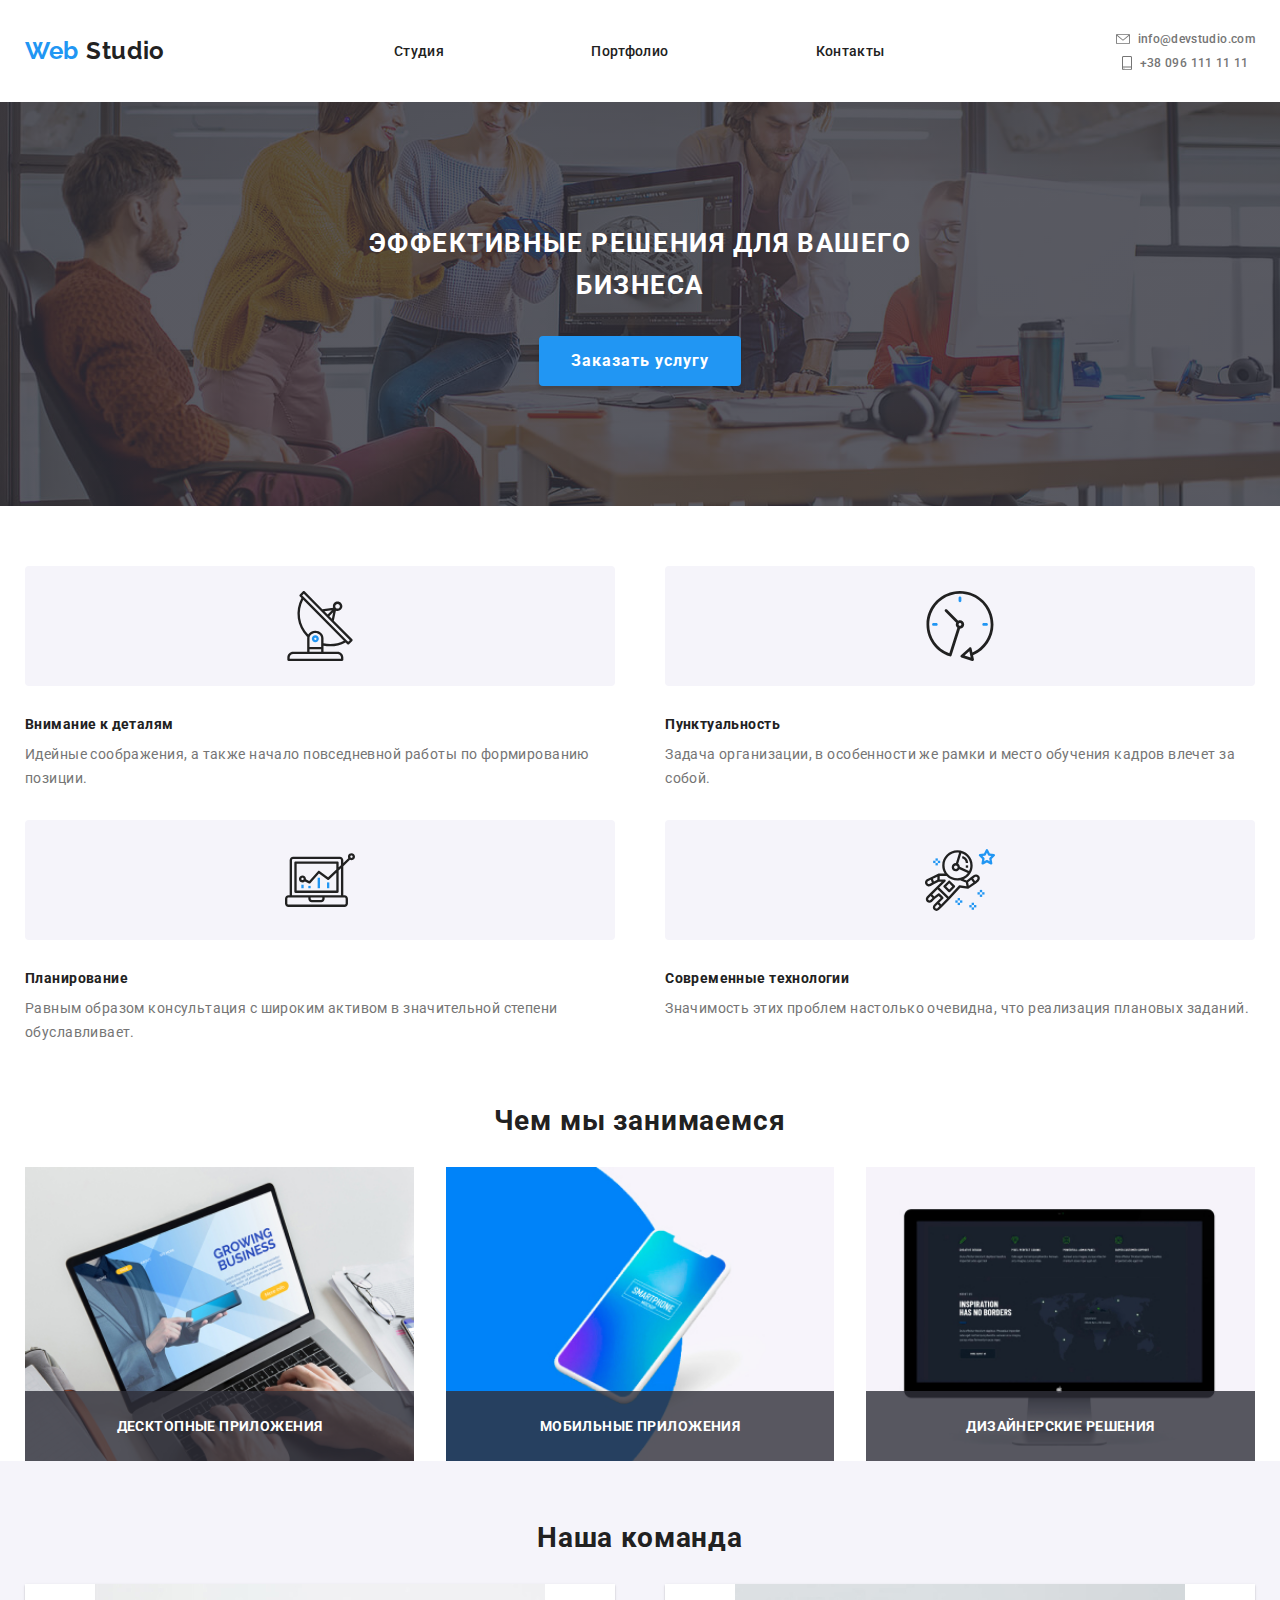
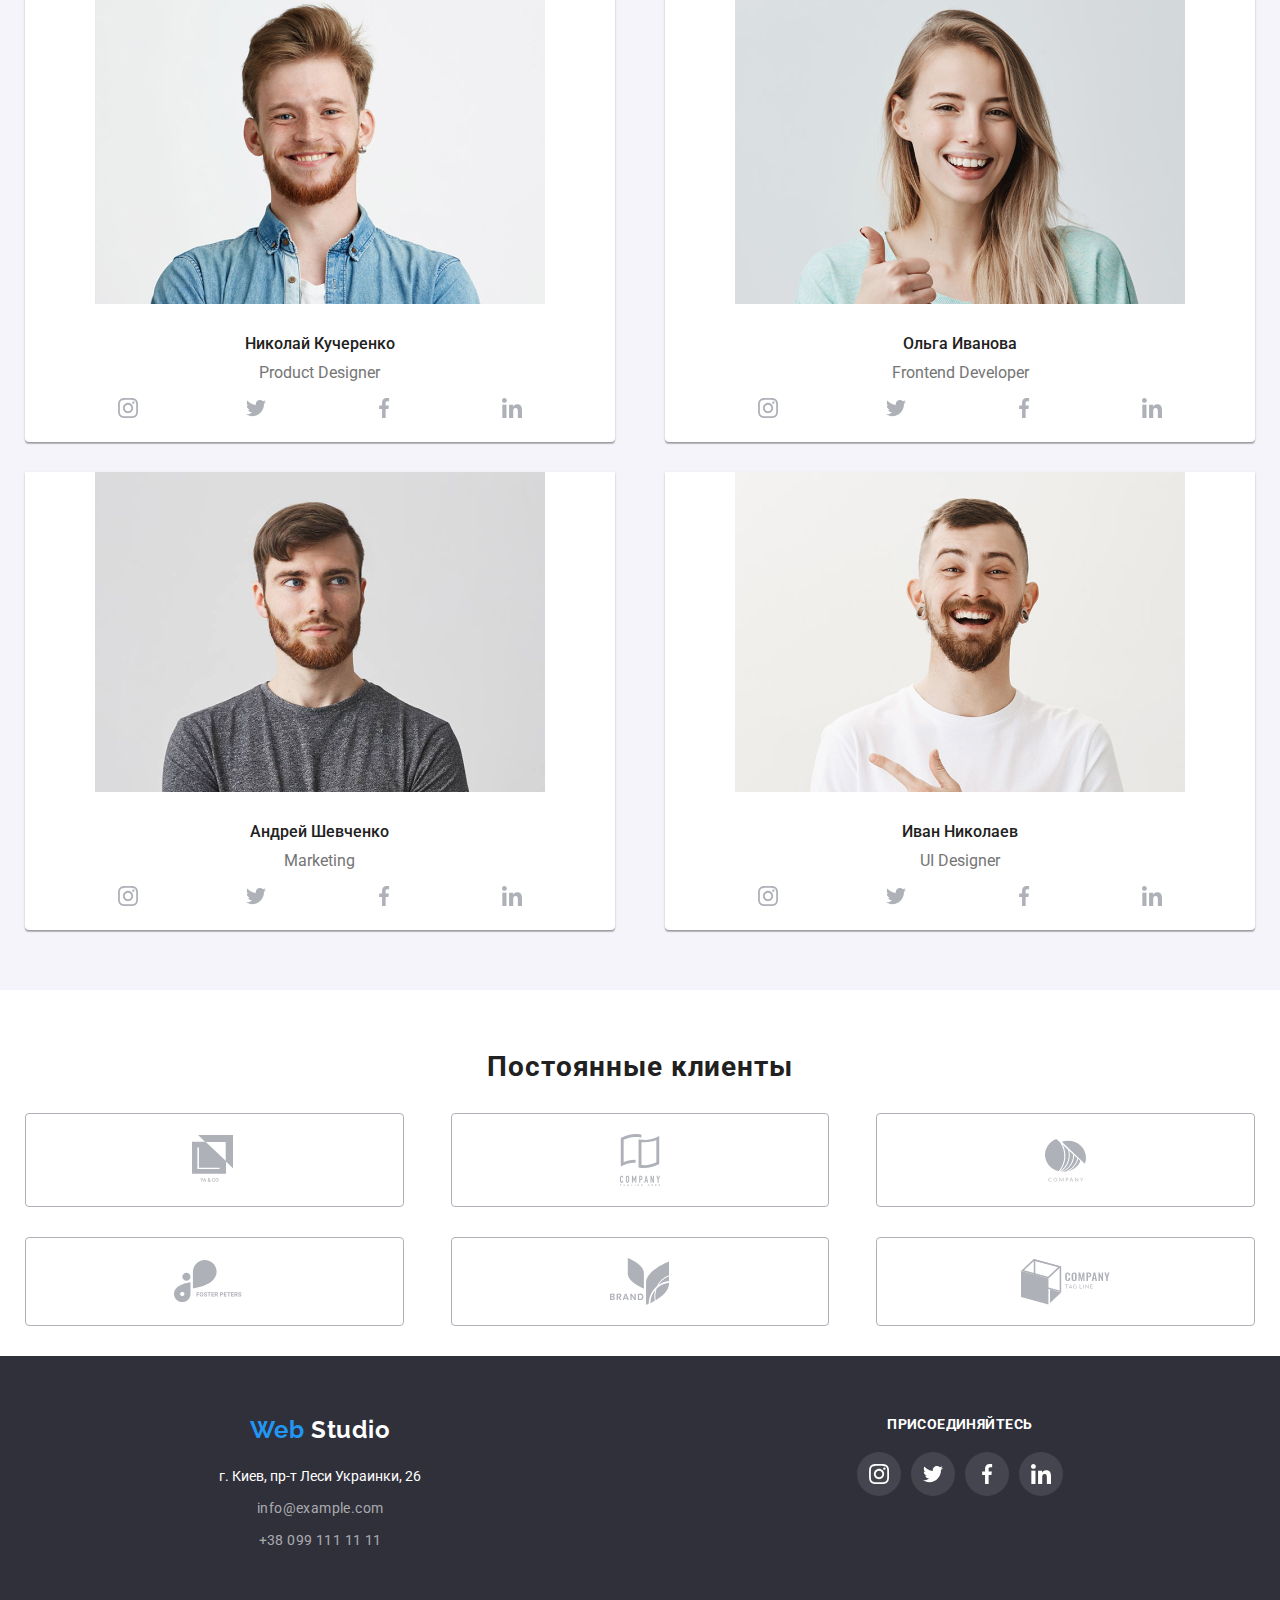
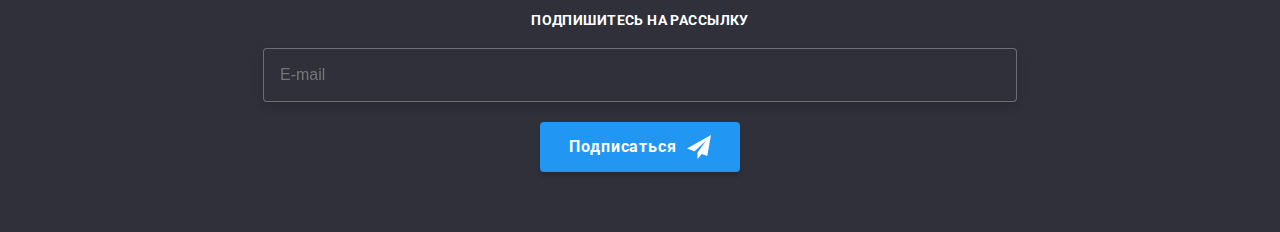
==== commit 529f2455: "added pc version for header" ====
--- a/index.html
+++ b/index.html
@@ -27,7 +27,7 @@
                     <li class="menu__link"><a href="">Портфолио</a></li>
                     <li class="menu__link"><a href="">Контакты</a></li>
                 </ul>
-                <div class="menu__adresses">
+                <div class="menu__addresses">
                     <p class="menu__adress menu__adress-mail">info@devstudio.com</p>
                     <p class="menu__adress menu__adress-phone">+38 096 111 11 11</p>
                 </div>
--- a/scss/common.css
+++ b/scss/common.css
@@ -295,7 +295,6 @@
   }
   .menu__list {
     width: 56.97%;
-    padding: 0;
     display: -webkit-box;
     display: -ms-flexbox;
     display: flex;
@@ -305,20 +304,53 @@
     -webkit-box-pack: justify;
         -ms-flex-pack: justify;
             justify-content: space-between;
+    padding: 0;
+    font-size: 14px;
+    line-height: 16px;
   }
   .menu__link {
     margin: 0;
+  }
+  .menu__addresses {
+    font-size: 12px;
+    line-height: 14px;
+  }
+  .menu__adress:nth-child(1) {
+    margin-bottom: 10px;
+  }
+}
+
+@media screen and (min-width: 1600px) {
+  .menu__container {
+    width: 14.85vw;
+  }
+  .menu__logo {
+    width: 100%;
+  }
+  .menu__text {
+    font-size: 26px;
+    line-height: 31px;
+  }
+  .menu__popup {
+    width: inherit;
+  }
+  .menu__list {
+    width: 18.375vw;
   }
   .menu__addresses {
     display: -webkit-box;
     display: -ms-flexbox;
     display: flex;
-    -webkit-box-pack: justify;
-        -ms-flex-pack: justify;
-            justify-content: space-between;
+    -webkit-box-align: center;
+        -ms-flex-align: center;
+            align-items: center;
+  }
+  .menu__adress:hover, .menu__adress:focus {
+    color: #2196F3;
   }
   .menu__adress:nth-child(1) {
-    margin-bottom: 10px;
+    margin-bottom: 0;
+    margin-right: 30px;
   }
 }
 
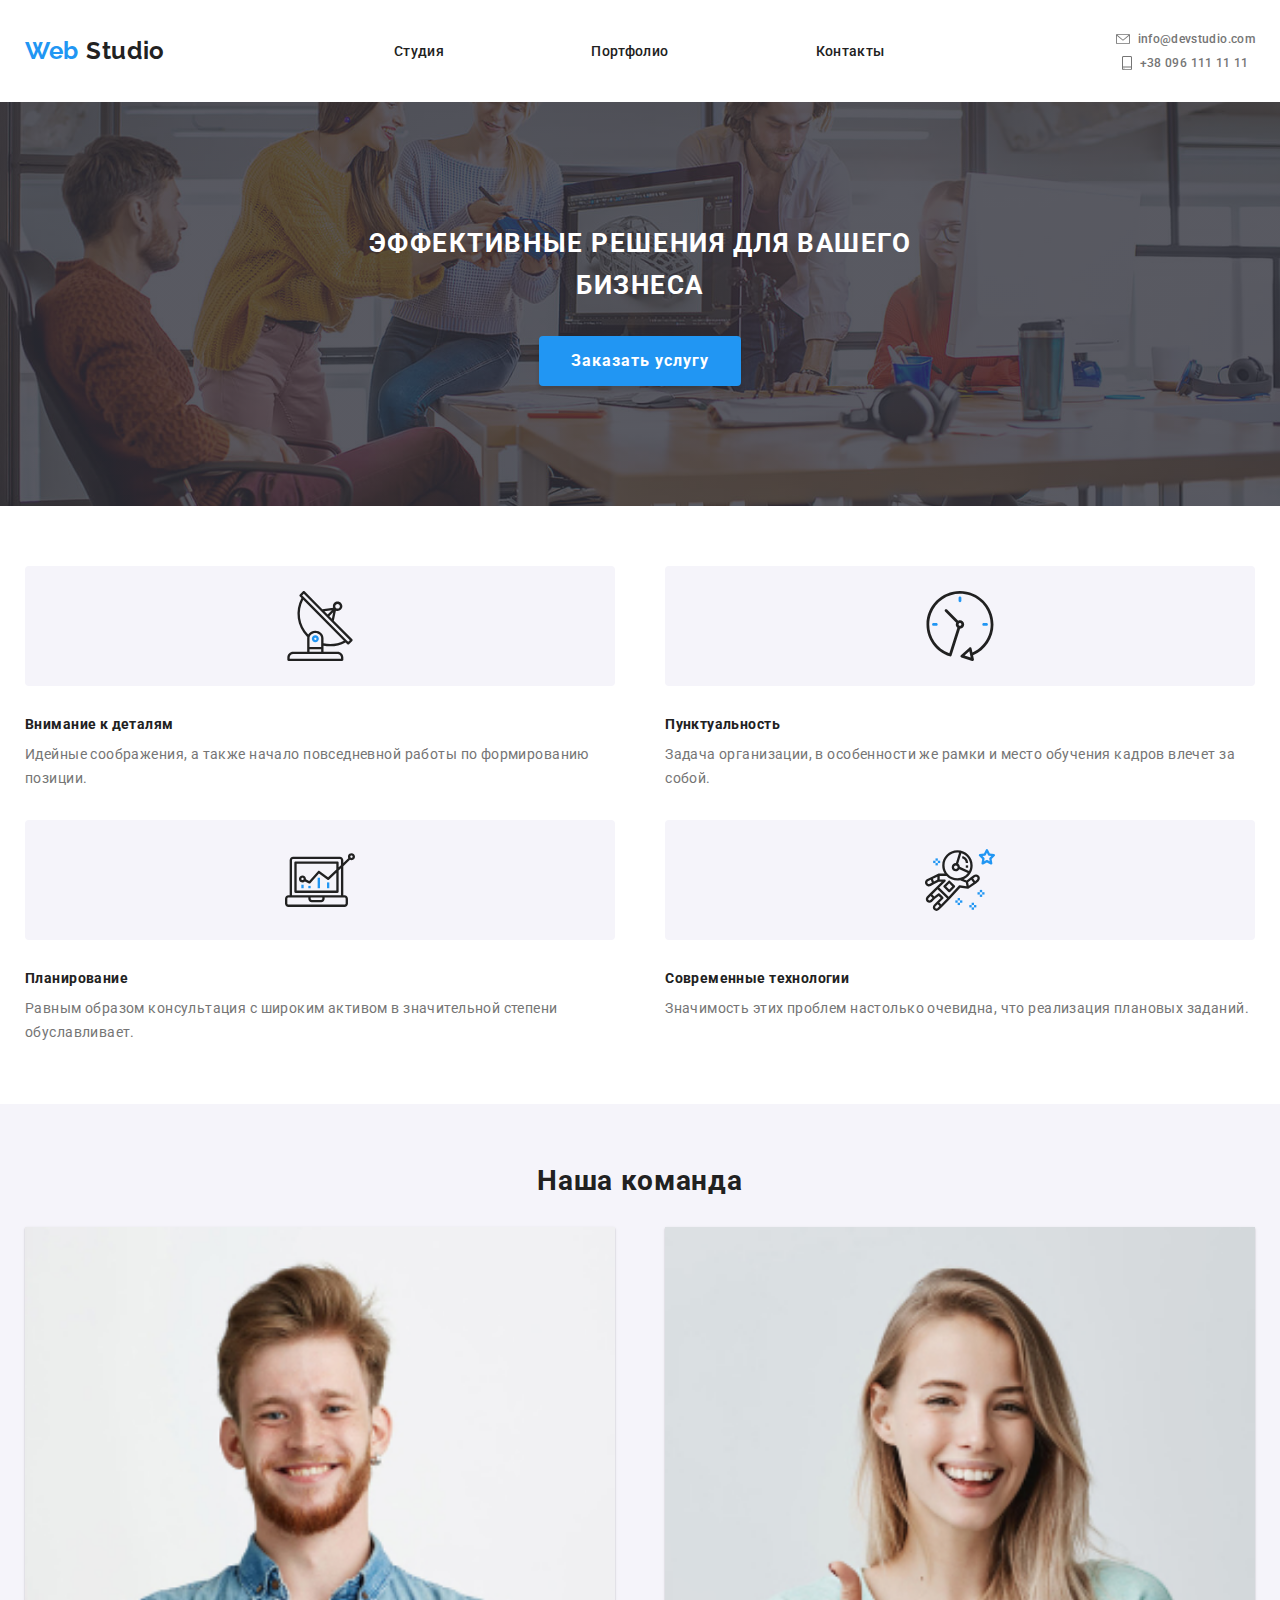
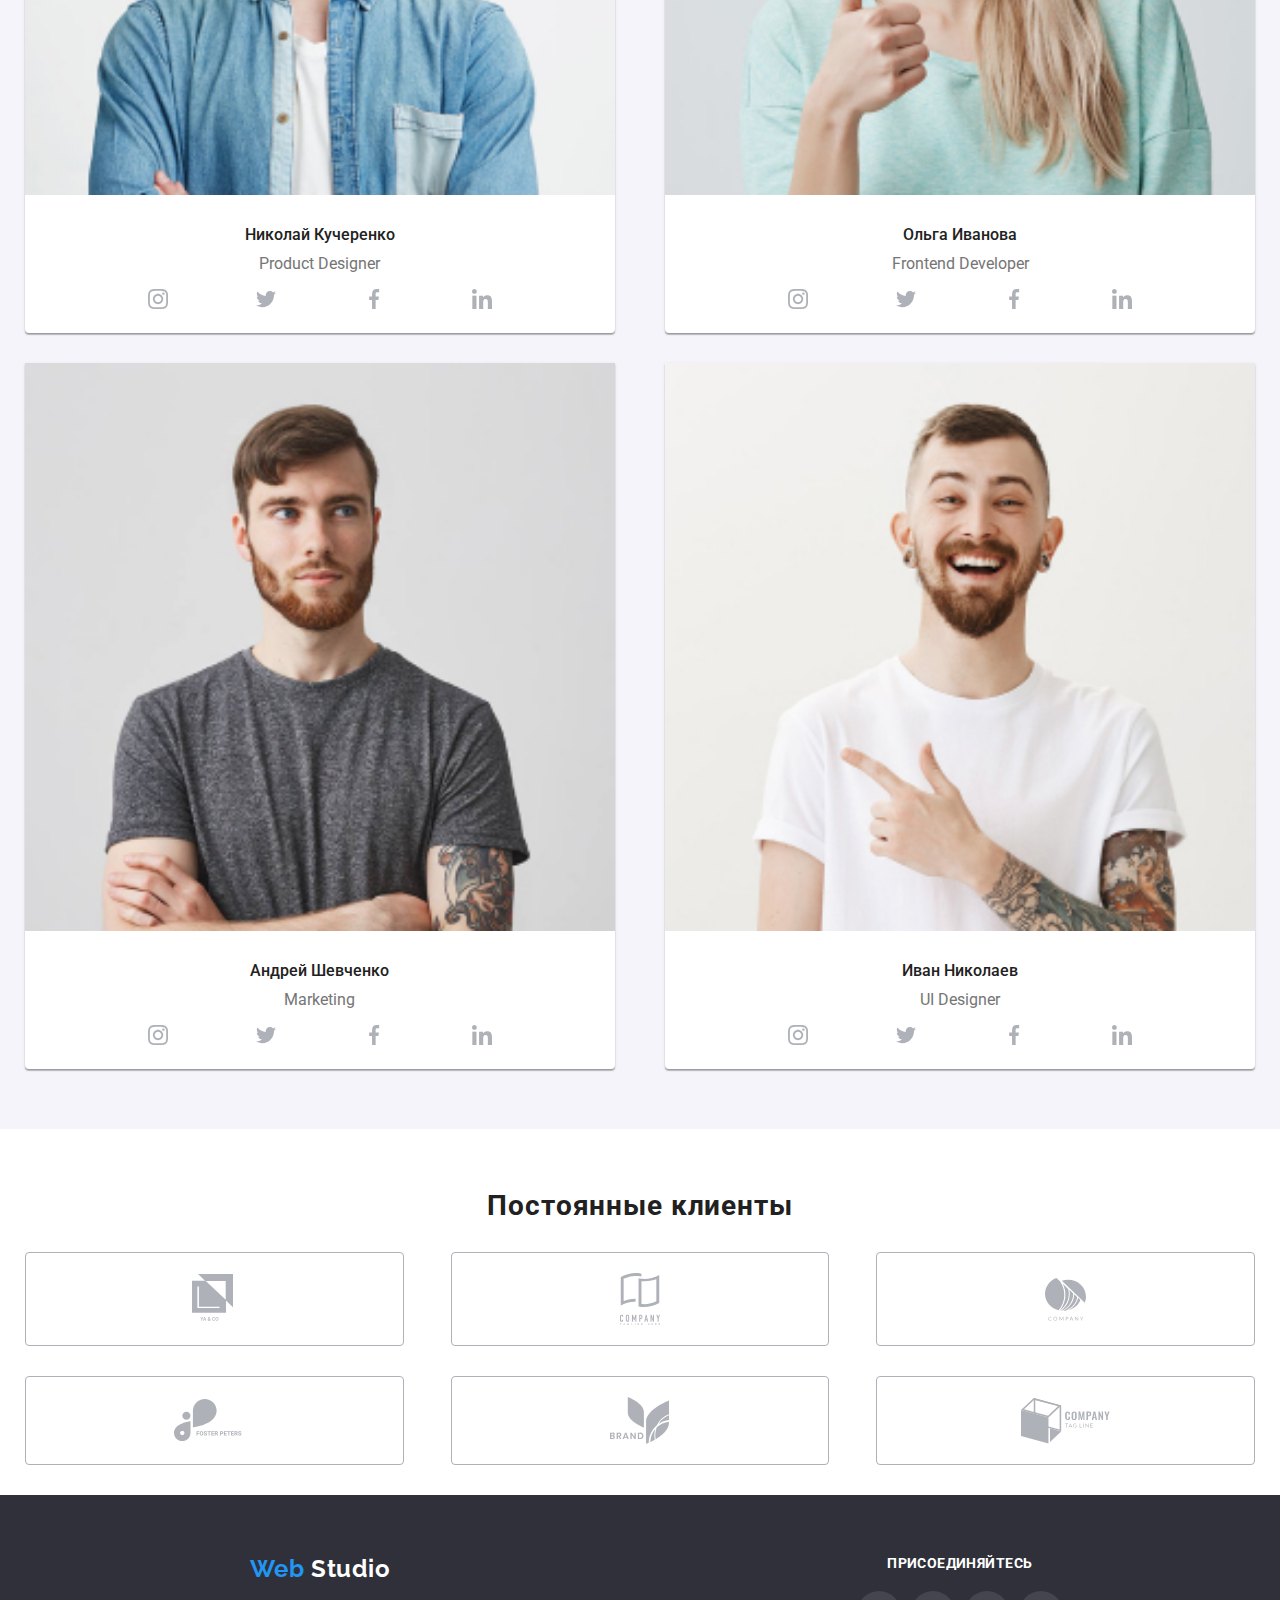
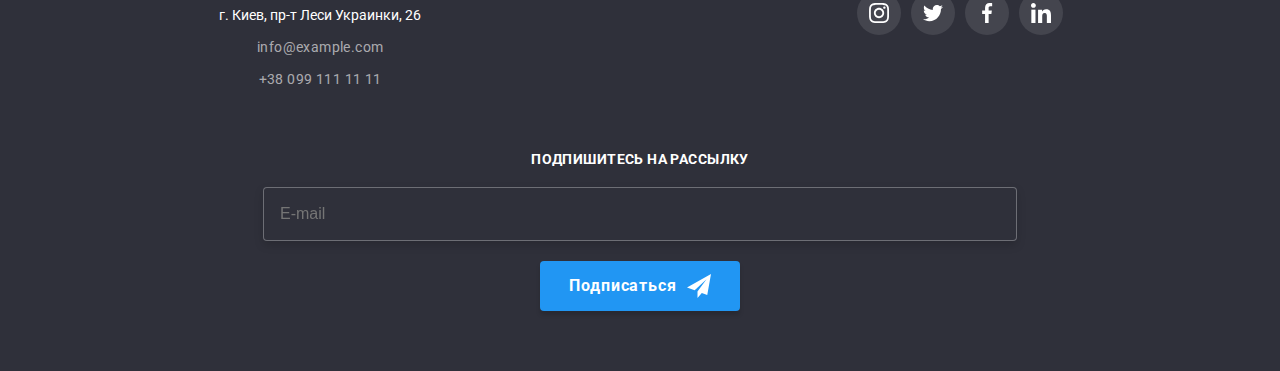
==== commit 47605f76: "fixed team cards and add pc version for team" ====
--- a/index.html
+++ b/index.html
@@ -116,7 +116,7 @@
                 <ul class="team__cards">
                     <li class="team__card team-card">
                         <div class="team-card__img-block">
-                            <img src="./img/team__1.jpg" alt="" class="team-card__img">
+                            <img src="./img/team__man1.jpg" alt="" class="team-card__img">
                         </div>
                         <div class="team-card__description">
                             <h3 class="team-card__title">Николай Кучеренко</h3>
@@ -135,7 +135,7 @@
                     </li>
                     <li class="team__card team-card">
                         <div class="team-card__img-block">
-                            <img src="./img/team__2.jpg" alt="" class="team-card__img">
+                            <img src="./img/team__man2.jpg" alt="" class="team-card__img">
                         </div>
                         <div class="team-card__description">
                             <h3 class="team-card__title">Ольга Иванова</h3>
@@ -150,7 +150,7 @@
                     </li>
                     <li class="team__card team-card">
                         <div class="team-card__img-block">
-                            <img src="./img/team__3.jpg" alt="" class="team-card__img">
+                            <img src="./img/team__man3.jpg" alt="" class="team-card__img">
                         </div>
                         <div class="team-card__description">
                             <h3 class="team-card__title">Андрей Шевченко</h3>
@@ -165,7 +165,7 @@
                     </li>
                     <li class="team__card team-card">
                         <div class="team-card__img-block">
-                            <img src="./img/team__4.jpg" alt="" class="team-card__img">
+                            <img src="./img/team__man4.jpg" alt="" class="team-card__img">
                         </div>
                         <div class="team-card__description">
                             <h3 class="team-card__title">Иван Николаев</h3>
--- a/scss/style.css
+++ b/scss/style.css
@@ -64,6 +64,15 @@
   }
 }
 
+@media screen and (min-width: 1600px) {
+  .order-service__description {
+    width: 59.487%;
+    font-weight: 900;
+    font-size: 44px;
+    line-height: 60px;
+  }
+}
+
 .benefits {
   display: -webkit-box;
   display: -ms-flexbox;
@@ -133,6 +142,12 @@
   }
 }
 
+@media screen and (min-width: 1600px) {
+  .benefit {
+    width: 23.076%;
+  }
+}
+
 .section-title {
   margin-bottom: 30px;
   font-family: 'Roboto', sans-serif;
@@ -146,9 +161,7 @@
 }
 
 .we-do {
-  display: -webkit-box;
-  display: -ms-flexbox;
-  display: flex;
+  display: none;
   -webkit-box-pack: center;
       -ms-flex-pack: center;
           justify-content: center;
@@ -219,6 +232,14 @@
   color: #fff;
 }
 
+@media screen and (min-width: 1600px) {
+  .we-do {
+    display: -webkit-box;
+    display: -ms-flexbox;
+    display: flex;
+  }
+}
+
 .team {
   background-color: #F5F4FA;
   font-family: 'Roboto', sans-serif;
@@ -280,6 +301,7 @@
   -webkit-box-align: center;
       -ms-flex-align: center;
           align-items: center;
+  width: 100%;
 }
 
 .team-card__title {
@@ -299,7 +321,7 @@
 }
 
 .team-card__social {
-  width: 42.91vw;
+  width: 45.77%;
   display: -webkit-box;
   display: -ms-flexbox;
   display: flex;
@@ -335,7 +357,19 @@
     width: 100%;
   }
   .team-card__social {
-    width: 31.51vw;
+    width: 58.19%;
+  }
+  .team-card__img-block {
+    width: 100%;
+  }
+}
+
+@media screen and (min-width: 1600px) {
+  .team-card {
+    width: 23.076%;
+  }
+  .team-card__social {
+    width: 89.62%;
   }
 }
 
@@ -411,4 +445,10 @@
     width: 29.427vw;
   }
 }
+
+@media screen and (min-width: 1600px) {
+  .regular-customers__list-item {
+    width: 14.52%;
+  }
+}
 /*# sourceMappingURL=style.css.map */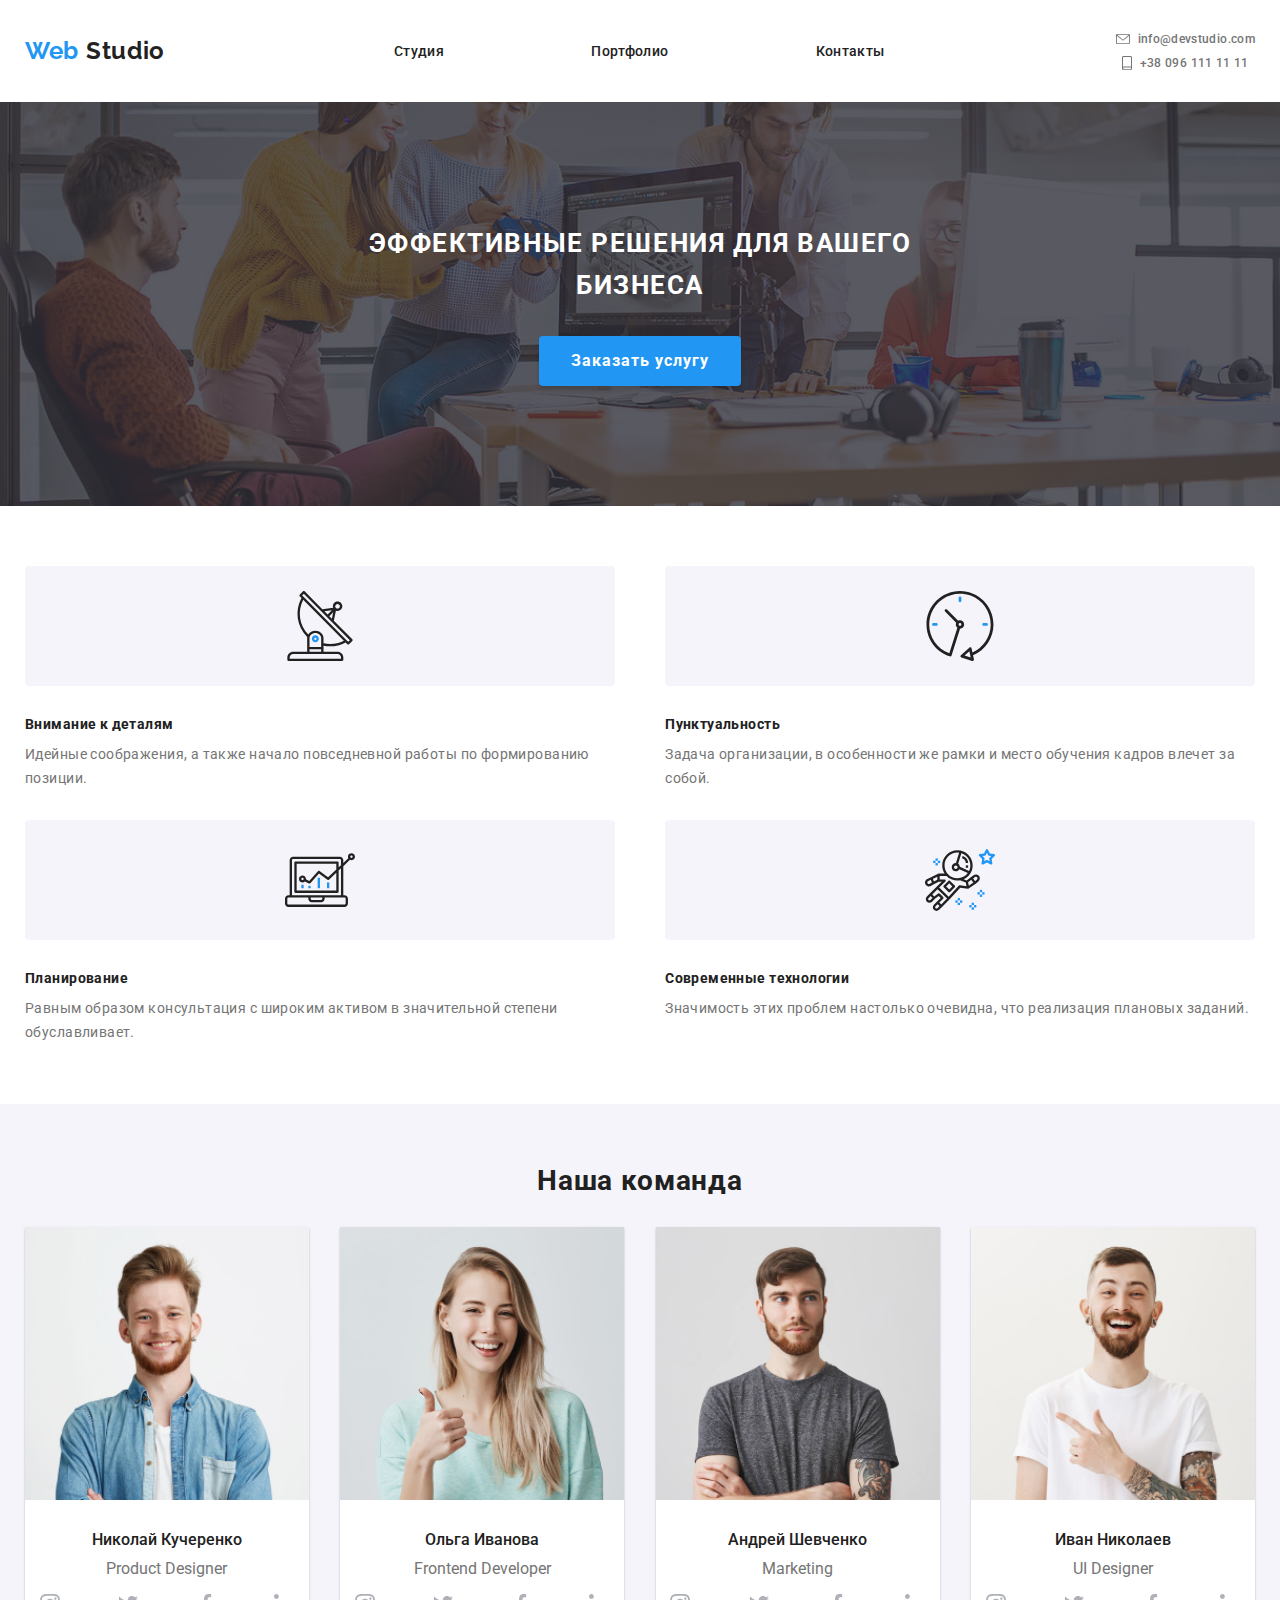
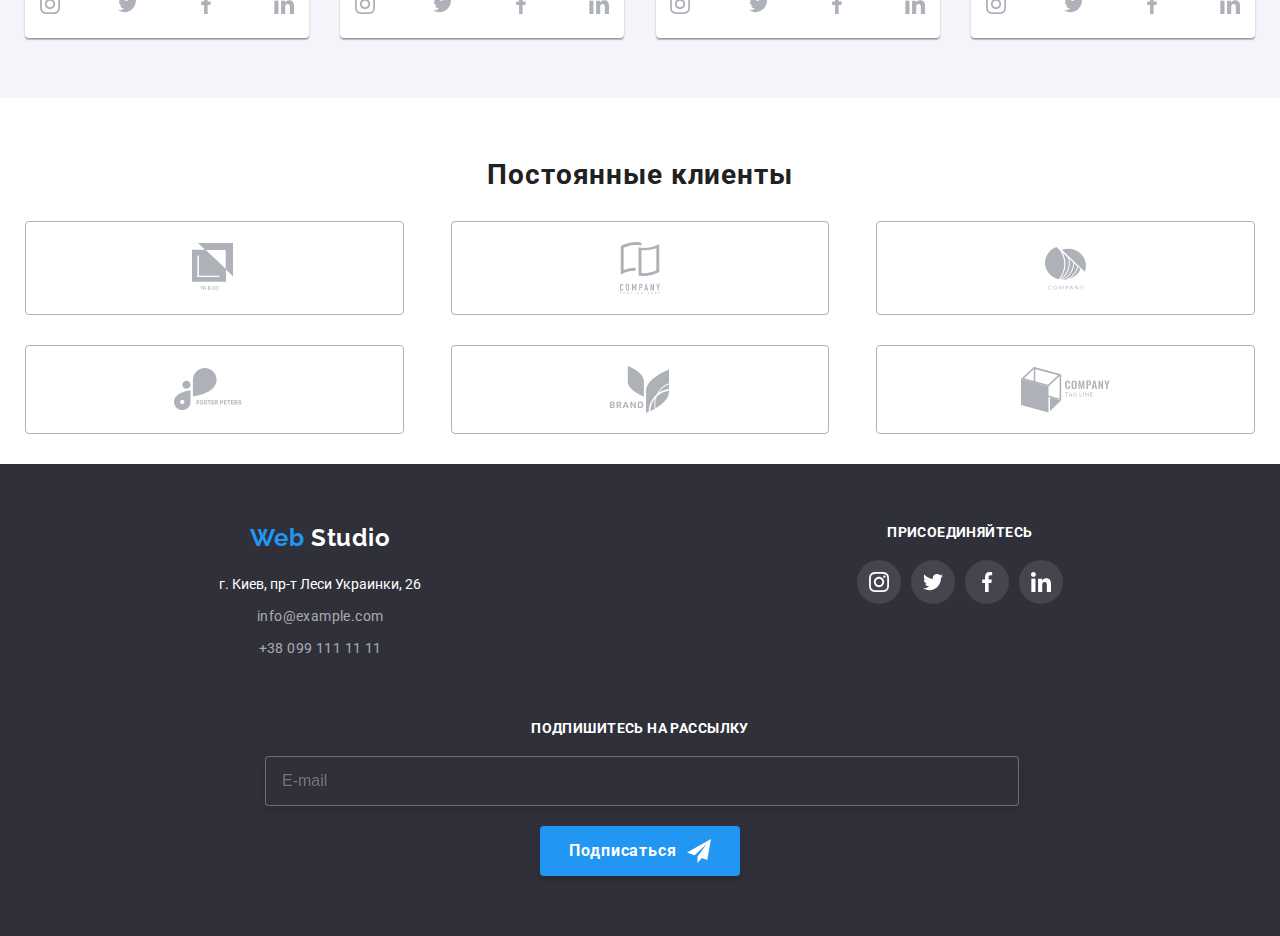
==== commit 65b720f8: "added pc version for index and common" ====
--- a/index.html
+++ b/index.html
@@ -89,26 +89,26 @@
             </div>
         </div>
         <section class="we-do">
-         <div class="we-do__container container">
-            <h2 class="we-do__title section-title">Чем мы занимаемся</h2>
-            <ul class="we-do__list">
-                <li class="we-do__list-item we-do__list-item_desktop">
-                    <div class="we-do__item-desc">
-                        <h3 class="we-do__item-text">Десктопные приложения</h3>
-                    </div>
-                </li>
-                <li class="we-do__list-item we-do__list-item_mobile">
-                    <div class="we-do__item-desc">
-                        <h3 class="we-do__item-text">Мобильные приложения</h3>
-                    </div>
-                </li>
-                <li class="we-do__list-item we-do__list-item_design">
-                    <div class="we-do__item-desc">
-                        <h3 class="we-do__item-text">Дизайнерские решения</h3>
-                    </div>
-                </li>
-            </ul>
-        </div>
+            <div class="we-do__container container">
+                <h2 class="we-do__title section-title">Чем мы занимаемся</h2>
+                <ul class="we-do__list">
+                    <li class="we-do__list-item we-do__list-item_desktop">
+                        <div class="we-do__item-desc">
+                            <h3 class="we-do__item-text">Десктопные приложения</h3>
+                        </div>
+                    </li>
+                    <li class="we-do__list-item we-do__list-item_mobile">
+                        <div class="we-do__item-desc">
+                            <h3 class="we-do__item-text">Мобильные приложения</h3>
+                        </div>
+                    </li>
+                    <li class="we-do__list-item we-do__list-item_design">
+                        <div class="we-do__item-desc">
+                            <h3 class="we-do__item-text">Дизайнерские решения</h3>
+                        </div>
+                    </li>
+                </ul>
+            </div>
         </section>
         <section class="team">
             <div class="container team__container">
@@ -251,8 +251,10 @@
                 </div>
             </div>
             <div class="footer__subscribe">
-                <h3 class="footer__social-title">Подпишитесь на рассылку</h3>
-                <input class="footer__subscribe-input" type="email" placeholder="E-mail">
+                <div class="footer__input-group">
+                    <h3 class="footer__social-title">Подпишитесь на рассылку</h3>
+                    <input class="footer__subscribe-input" type="email" placeholder="E-mail">
+                </div>
                 <a href="" class="footer__subscribe-btn">Подписаться</a>
             </div>
         </div>
--- a/scss/common.css
+++ b/scss/common.css
@@ -492,10 +492,16 @@
           align-items: center;
 }
 
+.footer__input-group {
+  width: 100%;
+  text-align: center;
+}
+
 .footer__subscribe-input {
   width: calc(100% - 16px);
-  height: 50px;
+  height: 46px;
   background: #2F303A;
+  color: #fff;
   border: 1px solid rgba(255, 255, 255, 0.3);
   -webkit-filter: drop-shadow(0px 4px 4px rgba(0, 0, 0, 0.15));
           filter: drop-shadow(0px 4px 4px rgba(0, 0, 0, 0.15));
@@ -560,5 +566,45 @@
   .footer__subscribe {
     width: 58.59vw;
   }
+  .footer__input-group {
+    width: 100%;
+  }
+}
+
+@media screen and (min-width: 1600px) {
+  .footer__container {
+    -webkit-box-orient: horizontal;
+    -webkit-box-direction: normal;
+        -ms-flex-direction: row;
+            flex-direction: row;
+    -webkit-box-align: start;
+        -ms-flex-align: start;
+            align-items: flex-start;
+  }
+  .footer__contact {
+    width: 50%;
+  }
+  .footer__adress, .footer__social {
+    width: 48%;
+  }
+  .footer__subscribe {
+    width: 48.717%;
+    -webkit-box-orient: horizontal;
+    -webkit-box-direction: normal;
+        -ms-flex-direction: row;
+            flex-direction: row;
+    -webkit-box-pack: justify;
+        -ms-flex-pack: justify;
+            justify-content: space-between;
+    -webkit-box-align: end;
+        -ms-flex-align: end;
+            align-items: flex-end;
+  }
+  .footer__input-group {
+    width: 62.807%;
+  }
+  .footer__subscribe-input {
+    margin-bottom: 0px;
+  }
 }
 /*# sourceMappingURL=common.css.map */--- a/scss/style.css
+++ b/scss/style.css
@@ -160,6 +160,14 @@
   color: #212121;
 }
 
+@media screen and (min-width: 1600px) {
+  .section-title {
+    font-size: 36px;
+    line-height: 42px;
+    margin-bottom: 50px;
+  }
+}
+
 .we-do {
   display: none;
   -webkit-box-pack: center;
@@ -364,7 +372,7 @@
   }
 }
 
-@media screen and (min-width: 1600px) {
+@media screen and (min-width: 1200px) {
   .team-card {
     width: 23.076%;
   }
@@ -447,6 +455,9 @@
 }
 
 @media screen and (min-width: 1600px) {
+  .regular-customers__list {
+    padding-bottom: 64px;
+  }
   .regular-customers__list-item {
     width: 14.52%;
   }
